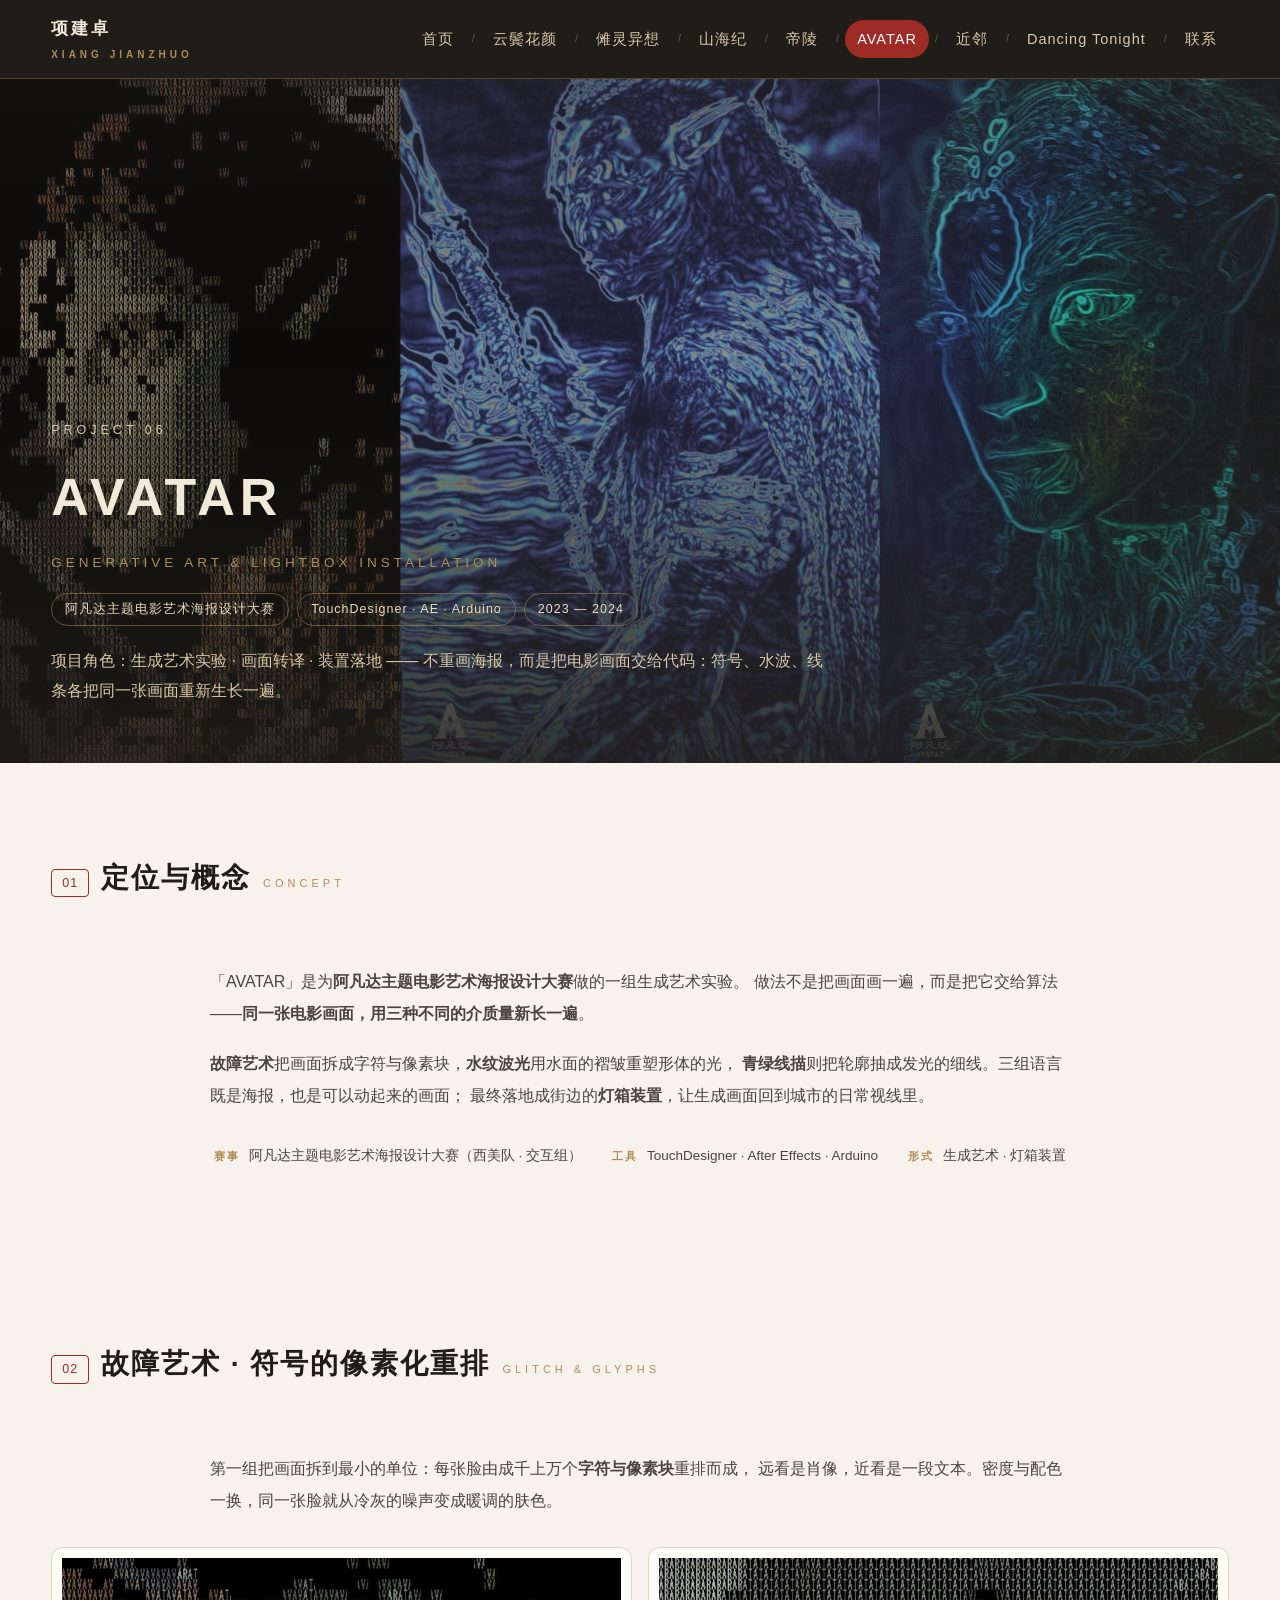
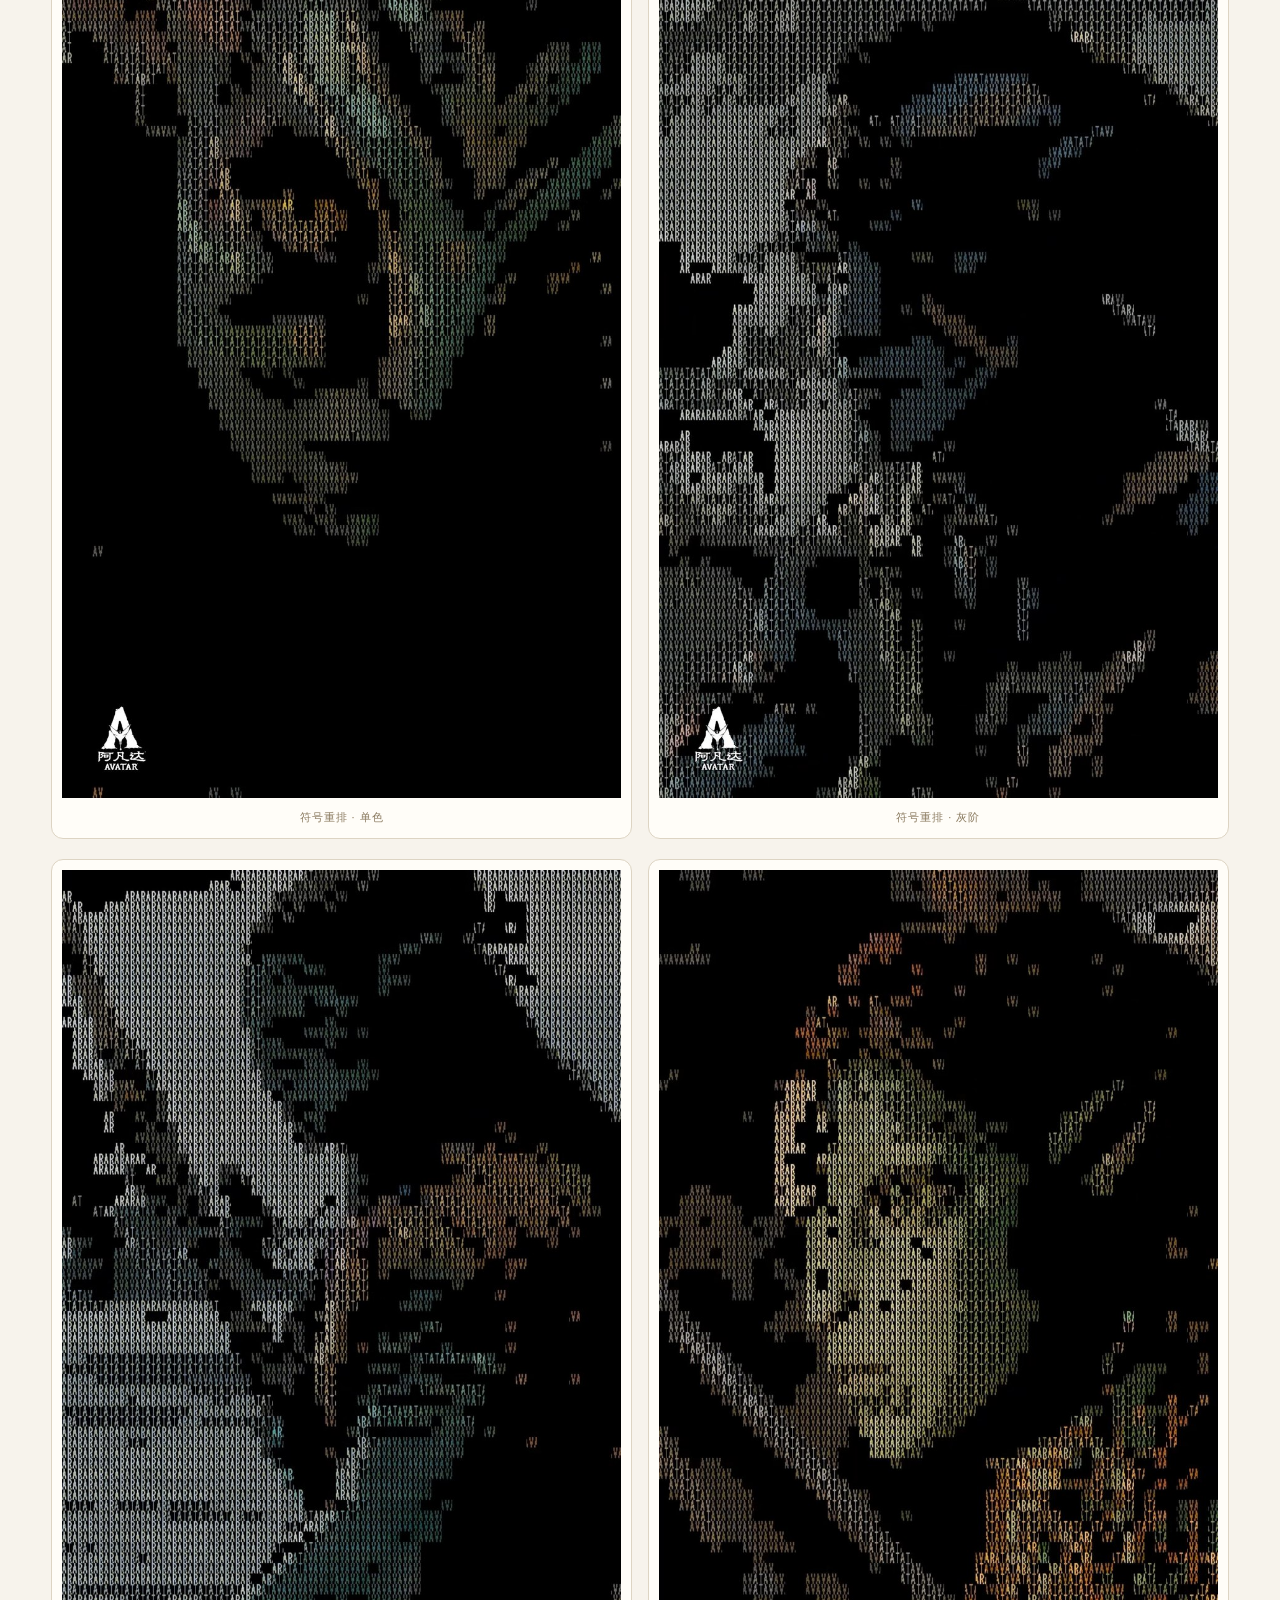
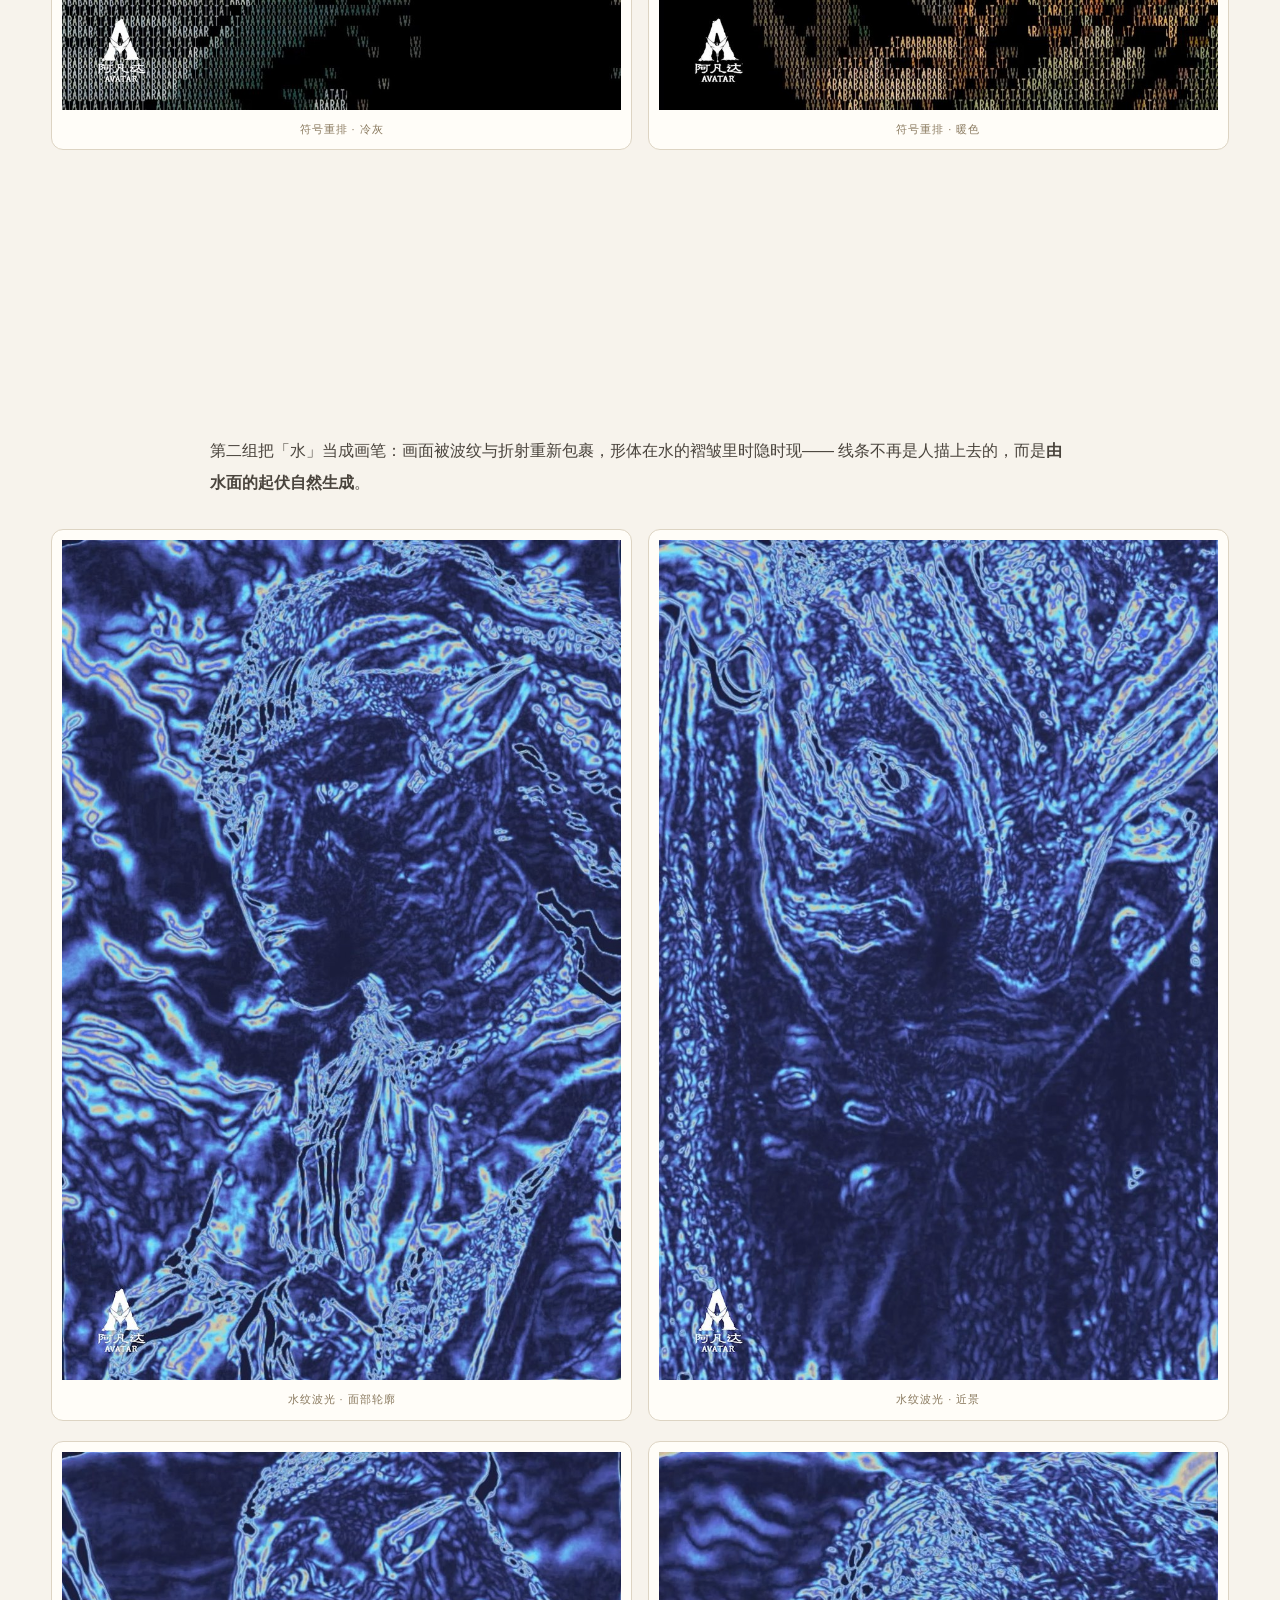
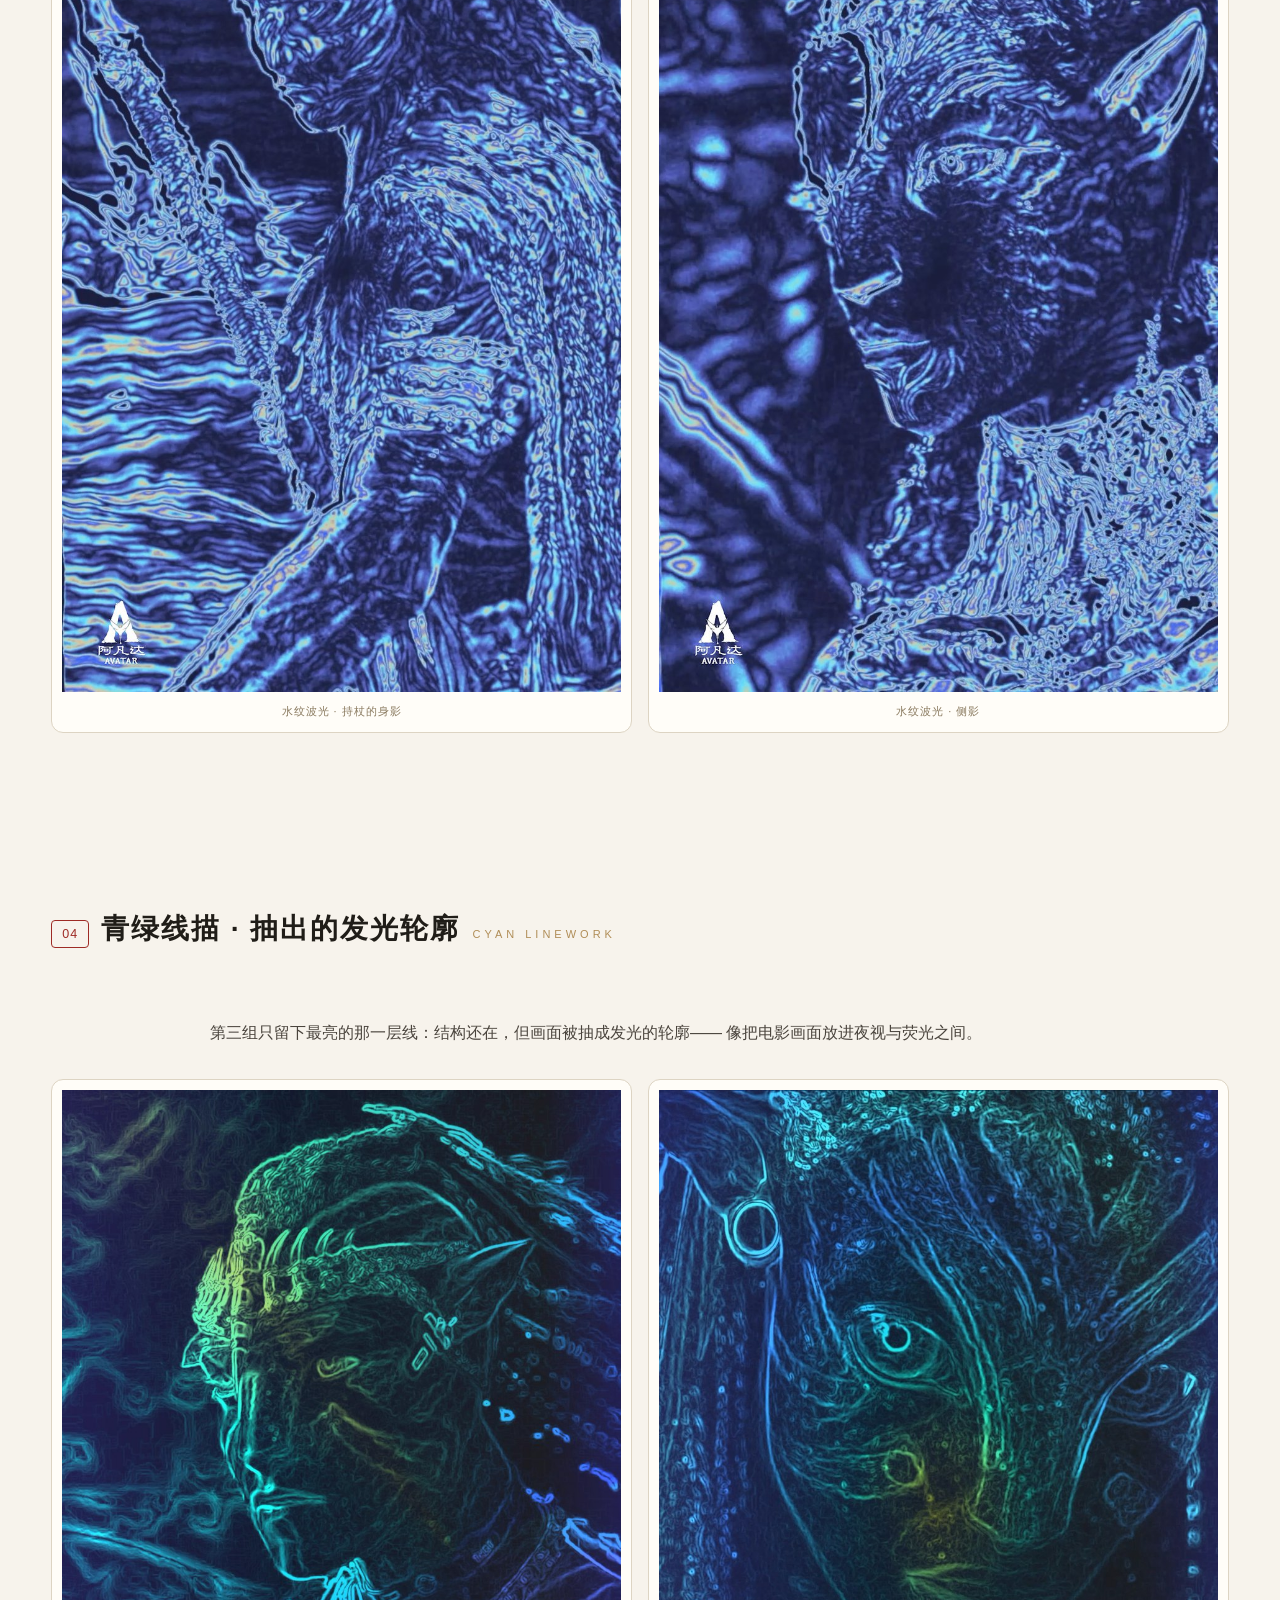
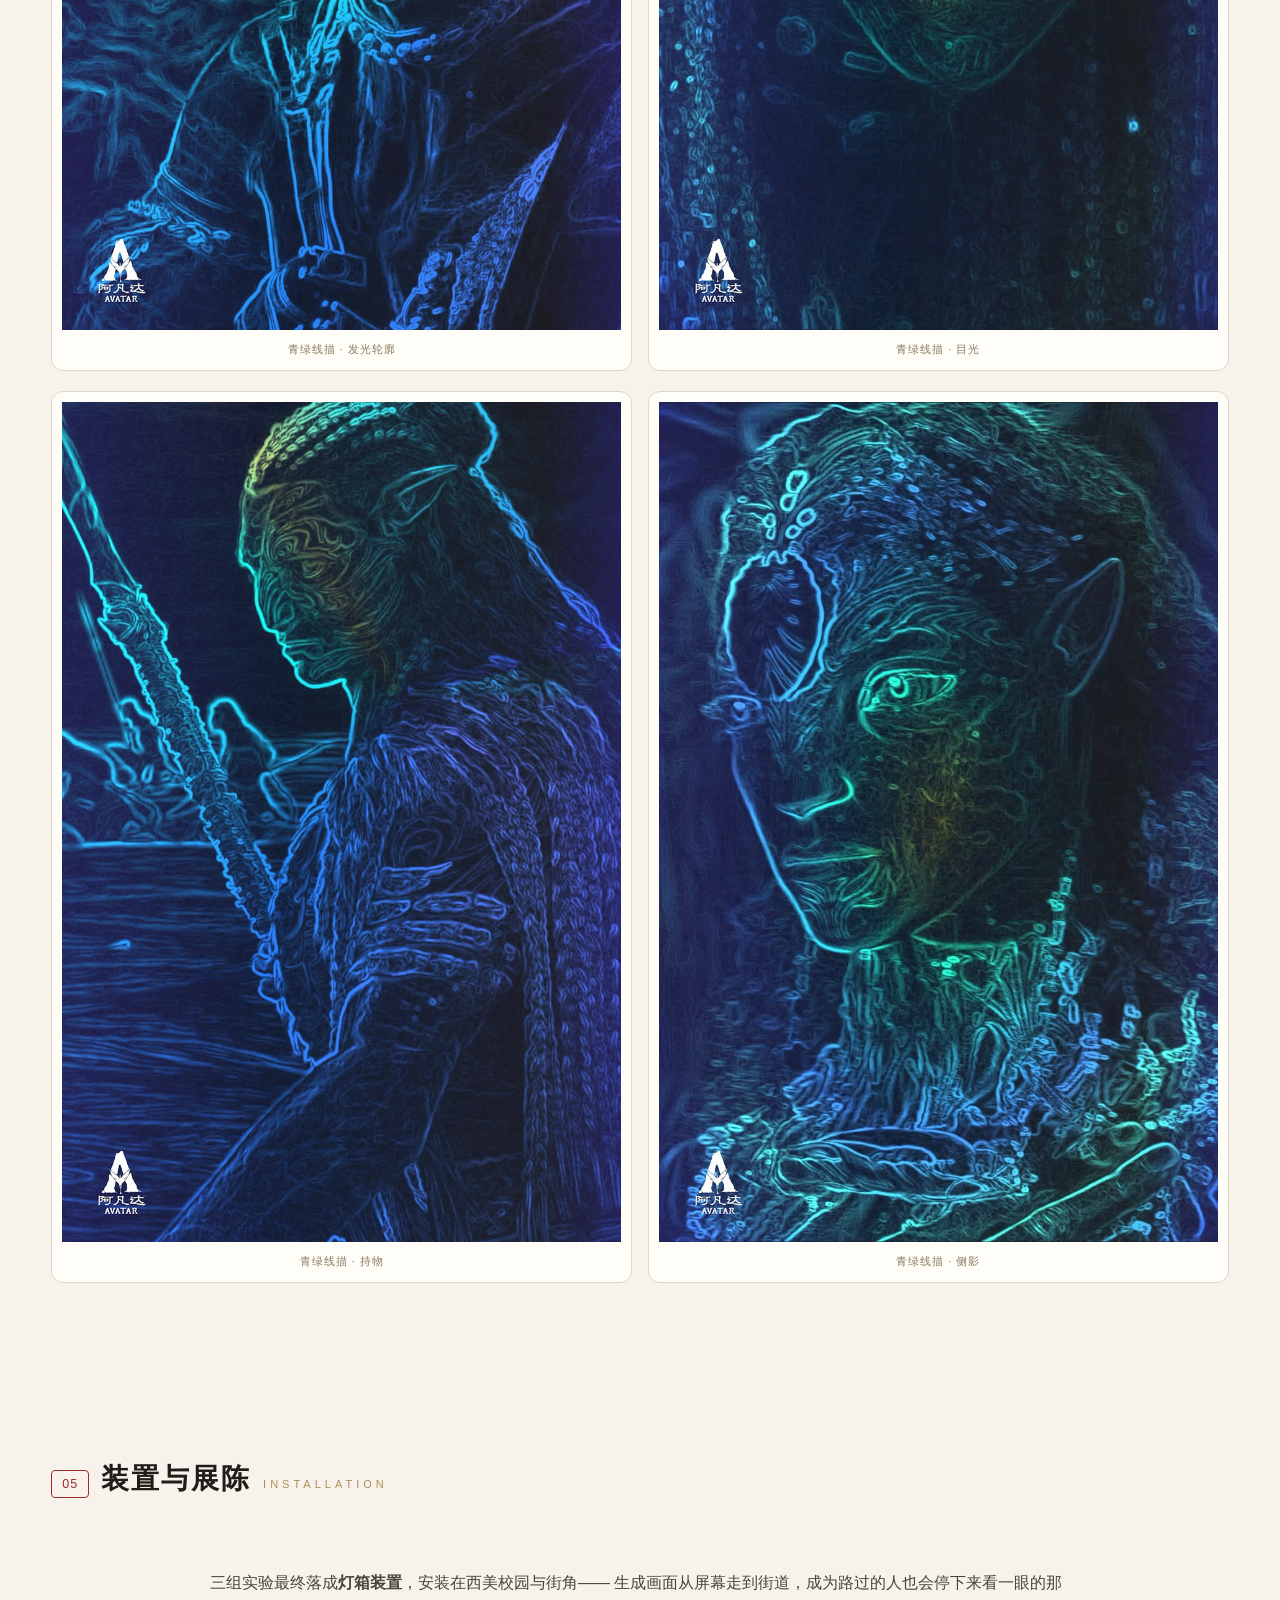
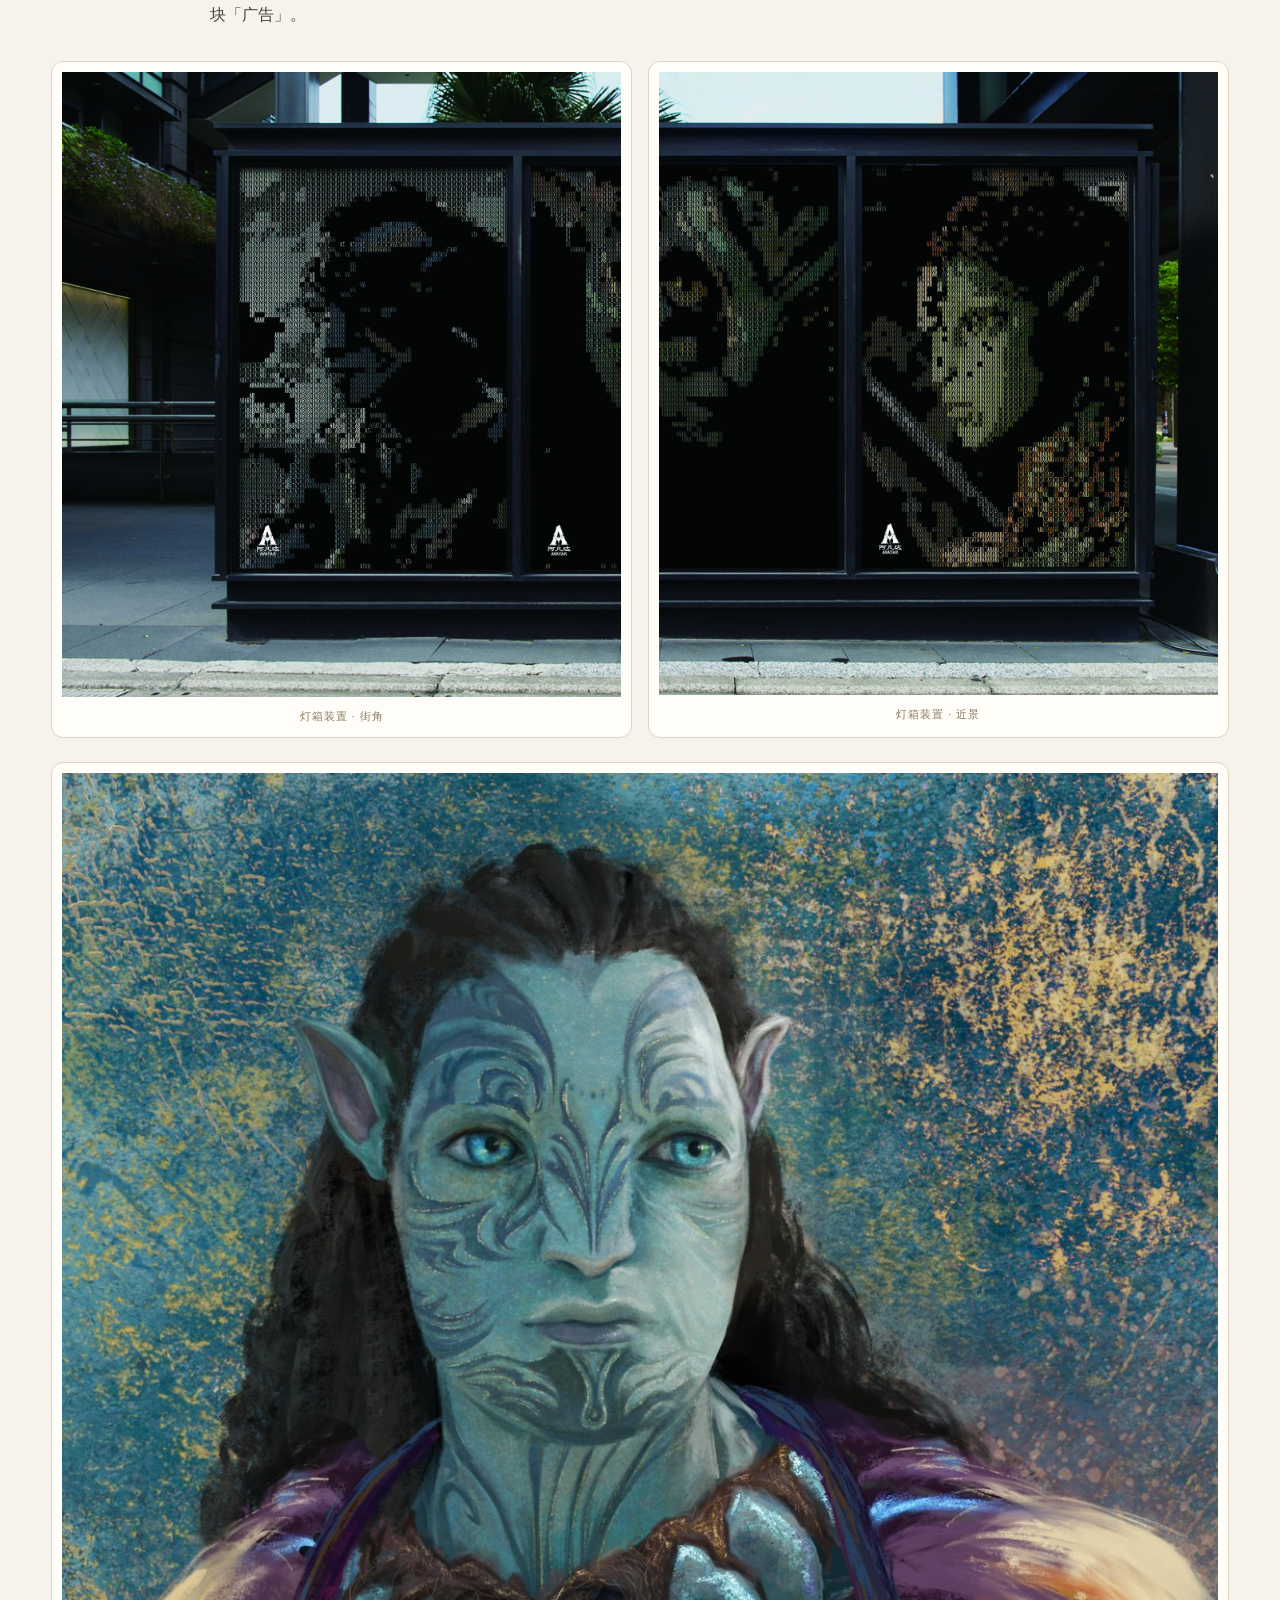
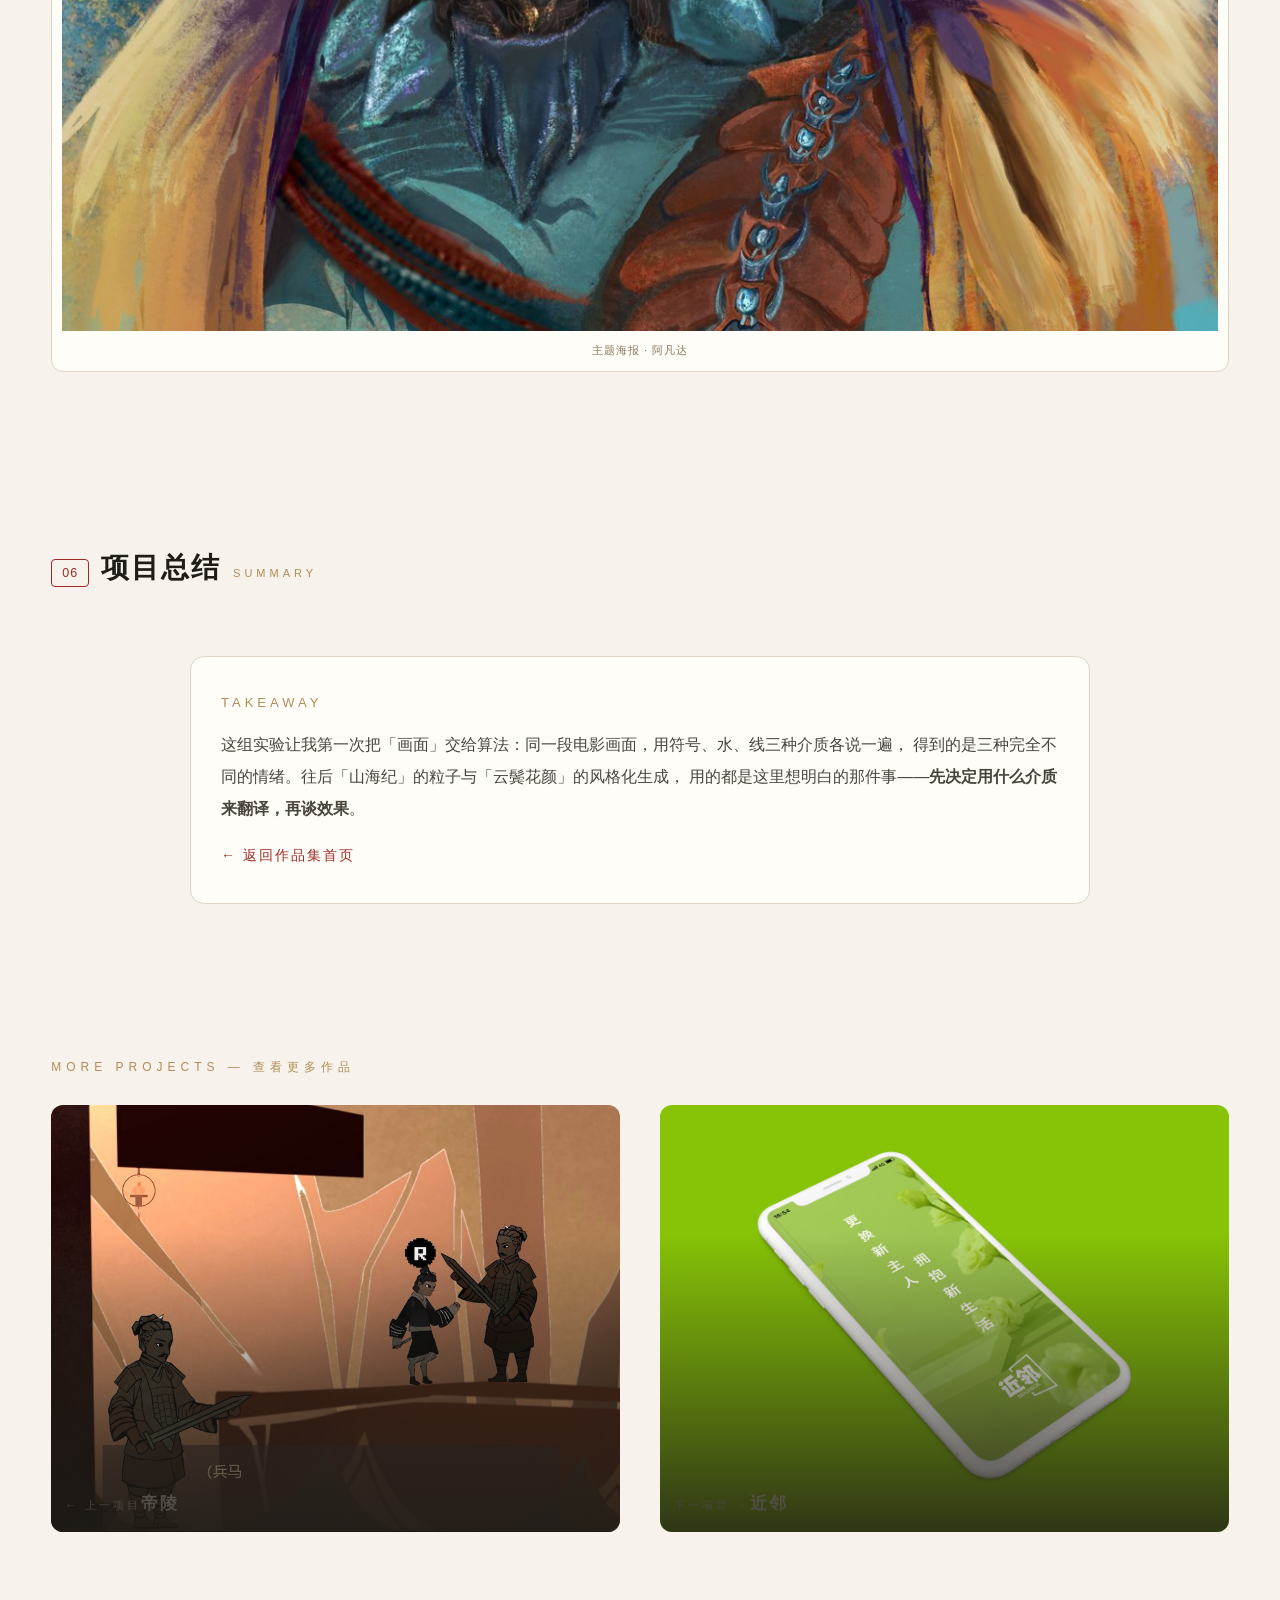
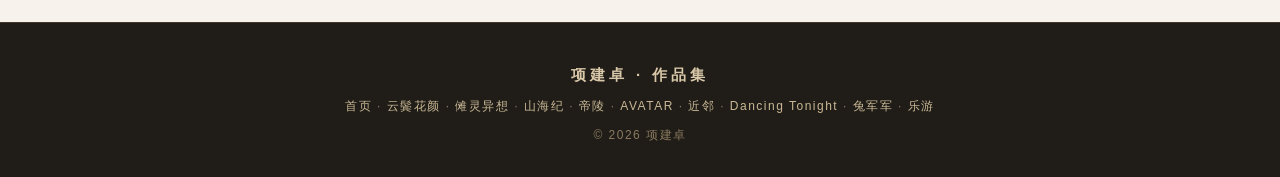
==== avatar.html @ d7b999b5 "新增 AVATAR 与近邻两个精选项目页；首页精选改「4 大卡 + 底行三小卡」；上下项目卡改 4:3；帝陵体块图重裁 - avatar.html（PROJECT 06）：阿凡达主题电影艺术海报设计大" ====
<!DOCTYPE html>
<html lang="zh-CN">
<head>
<meta charset="UTF-8">
<meta name="viewport" content="width=device-width, initial-scale=1.0">
<title>AVATAR · 生成艺术与灯箱装置 — 项建卓作品集</title>
<meta name="description" content="AVATAR — 阿凡达主题电影艺术海报设计大赛的生成艺术实验：把电影画面用符号像素、水纹波光与青绿线描三组语言重新生长，并落地为灯箱装置（TouchDesigner / AE / Arduino）。">
<link rel="icon" href="data:image/svg+xml,%3Csvg xmlns='http://www.w3.org/2000/svg' viewBox='0 0 32 32'%3E%3Crect width='32' height='32' rx='6' fill='%239e2b25'/%3E%3Ctext x='16' y='23' font-size='19' text-anchor='middle' fill='%23f2ead9'%3E汉%3C/text%3E%3C/svg%3E">
<link rel="stylesheet" href="assets/css/style.css?v=20260921">
</head>
<body data-page="avatar">

<header class="site-header">
  <div class="container">
    <a class="logo" href="index.html">项建卓<small>XIANG JIANZHUO</small></a>
    <nav class="nav">
      <a href="index.html" data-slug="home">首页</a>
      <span class="sep">/</span>
      <a href="hantang.html" data-slug="hantang">云鬓花颜</a>
      <span class="sep">/</span>
      <a href="nuoling.html" data-slug="nuoling">傩灵异想</a>
      <span class="sep">/</span>
      <a href="shanhaiji.html" data-slug="shanhaiji">山海纪</a>
      <span class="sep">/</span>
      <a href="diling.html" data-slug="diling">帝陵</a>
      <span class="sep">/</span>
      <a href="avatar.html" data-slug="avatar">AVATAR</a>
      <span class="sep">/</span>
      <a href="jinlin.html" data-slug="jinlin">近邻</a>
      <span class="sep">/</span>
      <a href="dancing.html" data-slug="dancing">Dancing Tonight</a>
      <span class="sep">/</span>
      <a href="index.html#contact">联系</a>
    </nav>
    <button class="menu-btn" aria-label="菜单">菜单 ☰</button>
  </div>
</header>

<!-- ===================== 主视觉 ===================== -->
<div class="dcover">
  <div class="dimg"><img src="assets/avatar/cover.jpg" alt="AVATAR 三组生成艺术：符号像素 / 水纹波光 / 青绿线描"></div>
  <div class="dhead">
    <div class="kick">PROJECT 06</div>
    <h1>AVATAR</h1>
    <div class="en3">Generative Art &amp; Lightbox Installation</div>
    <div class="dmeta">
      <span>阿凡达主题电影艺术海报设计大赛</span>
      <span>TouchDesigner · AE · Arduino</span>
      <span>2023 — 2024</span>
    </div>
    <p class="drole">
      项目角色：生成艺术实验 · 画面转译 · 装置落地
      —— 不重画海报，而是把电影画面交给代码：符号、水波、线条各把同一张画面重新生长一遍。
    </p>
  </div>
</div>

<!-- ===================== 01 定位与概念 ===================== -->
<section class="dsec">
  <div class="container">
    <div class="dsec-head" data-reveal>
      <span class="k">01</span>
      <h3>定位与概念</h3>
      <span class="k-en">Concept</span>
    </div>
    <div class="dbody" data-reveal>
      <p>
        「AVATAR」是为<b>阿凡达主题电影艺术海报设计大赛</b>做的一组生成艺术实验。
        做法不是把画面画一遍，而是把它交给算法——<b>同一张电影画面，用三种不同的介质量新长一遍</b>。
      </p>
      <p>
        <b>故障艺术</b>把画面拆成字符与像素块，<b>水纹波光</b>用水面的褶皱重塑形体的光，
        <b>青绿线描</b>则把轮廓抽成发光的细线。三组语言既是海报，也是可以动起来的画面；
        最终落地成街边的<b>灯箱装置</b>，让生成画面回到城市的日常视线里。
      </p>
    </div>
    <div class="meta-row" data-reveal>
      <div><b>赛事</b>阿凡达主题电影艺术海报设计大赛（西美队 · 交互组）</div>
      <div><b>工具</b>TouchDesigner · After Effects · Arduino</div>
      <div><b>形式</b>生成艺术 · 灯箱装置</div>
    </div>
  </div>
</section>

<!-- ===================== 02 故障艺术 ===================== -->
<section class="dsec">
  <div class="container">
    <div class="dsec-head" data-reveal>
      <span class="k">02</span>
      <h3>故障艺术 · 符号的像素化重排</h3>
      <span class="k-en">Glitch &amp; Glyphs</span>
    </div>
    <div class="dbody" data-reveal>
      <p>
        第一组把画面拆到最小的单位：每张脸由成千上万个<b>字符与像素块</b>重排而成，
        远看是肖像，近看是一段文本。密度与配色一换，同一张脸就从冷灰的噪声变成暖调的肤色。
      </p>
    </div>
    <div class="gallery gallery-half" style="margin-top:30px" data-reveal>
      <figure class="g-item">
        <img src="assets/avatar/fault-1.jpg" alt="故障艺术 符号重排 单色" loading="lazy">
        <figcaption class="g-cap">符号重排 · 单色</figcaption>
      </figure>
      <figure class="g-item">
        <img src="assets/avatar/fault-2.jpg" alt="故障艺术 符号重排 灰阶" loading="lazy">
        <figcaption class="g-cap">符号重排 · 灰阶</figcaption>
      </figure>
    </div>
    <div class="gallery gallery-half" style="margin-top:20px" data-reveal>
      <figure class="g-item">
        <img src="assets/avatar/fault-3.jpg" alt="故障艺术 符号重排 冷灰" loading="lazy">
        <figcaption class="g-cap">符号重排 · 冷灰</figcaption>
      </figure>
      <figure class="g-item">
        <img src="assets/avatar/fault-4.jpg" alt="故障艺术 符号重排 暖色" loading="lazy">
        <figcaption class="g-cap">符号重排 · 暖色</figcaption>
      </figure>
    </div>
  </div>
</section>

<!-- ===================== 03 水纹波光 ===================== -->
<section class="dsec">
  <div class="container">
    <div class="dsec-head" data-reveal>
      <span class="k">03</span>
      <h3>水纹波光 · 用水重塑形体的光</h3>
      <span class="k-en">Water &amp; Light</span>
    </div>
    <div class="dbody" data-reveal>
      <p>
        第二组把「水」当成画笔：画面被波纹与折射重新包裹，形体在水的褶皱里时隐时现——
        线条不再是人描上去的，而是<b>由水面的起伏自然生成</b>。
      </p>
    </div>
    <div class="gallery gallery-half" style="margin-top:30px" data-reveal>
      <figure class="g-item">
        <img src="assets/avatar/water-1.jpg" alt="水纹波光 面部在水面浮现" loading="lazy">
        <figcaption class="g-cap">水纹波光 · 面部轮廓</figcaption>
      </figure>
      <figure class="g-item">
        <img src="assets/avatar/water-2.jpg" alt="水纹波光 近景" loading="lazy">
        <figcaption class="g-cap">水纹波光 · 近景</figcaption>
      </figure>
    </div>
    <div class="gallery gallery-half" style="margin-top:20px" data-reveal>
      <figure class="g-item">
        <img src="assets/avatar/water-3.jpg" alt="水纹波光 持杖的身影" loading="lazy">
        <figcaption class="g-cap">水纹波光 · 持杖的身影</figcaption>
      </figure>
      <figure class="g-item">
        <img src="assets/avatar/water-4.jpg" alt="水纹波光 侧光" loading="lazy">
        <figcaption class="g-cap">水纹波光 · 侧影</figcaption>
      </figure>
    </div>
  </div>
</section>

<!-- ===================== 04 青绿线描 ===================== -->
<section class="dsec">
  <div class="container">
    <div class="dsec-head" data-reveal>
      <span class="k">04</span>
      <h3>青绿线描 · 抽出的发光轮廓</h3>
      <span class="k-en">Cyan Linework</span>
    </div>
    <div class="dbody" data-reveal>
      <p>
        第三组只留下最亮的那一层线：结构还在，但画面被抽成发光的轮廓——
        像把电影画面放进夜视与荧光之间。
      </p>
    </div>
    <div class="gallery gallery-half" style="margin-top:30px" data-reveal>
      <figure class="g-item">
        <img src="assets/avatar/line-1.jpg" alt="青绿线描 发光轮廓" loading="lazy">
        <figcaption class="g-cap">青绿线描 · 发光轮廓</figcaption>
      </figure>
      <figure class="g-item">
        <img src="assets/avatar/line-2.jpg" alt="青绿线描 目光" loading="lazy">
        <figcaption class="g-cap">青绿线描 · 目光</figcaption>
      </figure>
    </div>
    <div class="gallery gallery-half" style="margin-top:20px" data-reveal>
      <figure class="g-item">
        <img src="assets/avatar/line-3.jpg" alt="青绿线描 持物" loading="lazy">
        <figcaption class="g-cap">青绿线描 · 持物</figcaption>
      </figure>
      <figure class="g-item">
        <img src="assets/avatar/line-4.jpg" alt="青绿线描 侧影" loading="lazy">
        <figcaption class="g-cap">青绿线描 · 侧影</figcaption>
      </figure>
    </div>
  </div>
</section>

<!-- ===================== 05 装置与展陈 ===================== -->
<section class="dsec">
  <div class="container">
    <div class="dsec-head" data-reveal>
      <span class="k">05</span>
      <h3>装置与展陈</h3>
      <span class="k-en">Installation</span>
    </div>
    <div class="dbody" data-reveal>
      <p>
        三组实验最终落成<b>灯箱装置</b>，安装在西美校园与街角——
        生成画面从屏幕走到街道，成为路过的人也会停下来看一眼的那块「广告」。
      </p>
    </div>
    <div class="gallery gallery-half" style="margin-top:30px" data-reveal>
      <figure class="g-item">
        <img src="assets/avatar/exhibit-1.jpg" alt="灯箱装置 街角" loading="lazy">
        <figcaption class="g-cap">灯箱装置 · 街角</figcaption>
      </figure>
      <figure class="g-item">
        <img src="assets/avatar/exhibit-2.jpg" alt="灯箱装置 近景" loading="lazy">
        <figcaption class="g-cap">灯箱装置 · 近景</figcaption>
      </figure>
    </div>
    <div class="gallery gallery-wide" style="margin-top:24px" data-reveal>
      <figure class="g-item">
        <img src="assets/avatar/poster.jpg" alt="AVATAR 主题海报" loading="lazy">
        <figcaption class="g-cap">主题海报 · 阿凡达</figcaption>
      </figure>
    </div>
  </div>
</section>

<!-- ===================== 06 项目总结 ===================== -->
<section class="dsec">
  <div class="container">
    <div class="dsec-head" data-reveal>
      <span class="k">06</span>
      <h3>项目总结</h3>
      <span class="k-en">Summary</span>
    </div>
    <div class="dsum" data-reveal>
      <div class="st">TAKEAWAY</div>
      <p>
        这组实验让我第一次把「画面」交给算法：同一段电影画面，用符号、水、线三种介质各说一遍，
        得到的是三种完全不同的情绪。往后「山海纪」的粒子与「云鬓花颜」的风格化生成，
        用的都是这里想明白的那件事——<b>先决定用什么介质来翻译，再谈效果</b>。
      </p>
      <a class="back" href="index.html">返回作品集首页</a>
    </div>
  </div>
</section>

<!-- ===================== 上一项目 / 下一项目 ===================== -->
<section class="pn">
  <div class="container">
    <div class="pn-head">More Projects — 查看更多作品</div>
    <div class="pn-grid">
      <a class="pn-card" href="diling.html">
        <img src="assets/diling/shot-3.jpg" alt="帝陵" loading="lazy">
        <div class="pl"><span class="dir">← 上一项目</span><span class="tt">帝陵</span></div>
      </a>
      <a class="pn-card" href="jinlin.html">
        <img src="assets/jinlin/cover.jpg" alt="近邻" loading="lazy">
        <div class="pl"><span class="dir">下一项目 →</span><span class="tt">近邻</span></div>
      </a>
    </div>
  </div>
</section>

<footer>
  <div class="container">
    <div class="f-logo">项建卓 · 作品集</div>
    <div class="f-line"><a href="index.html">首页</a> · <a href="hantang.html">云鬓花颜</a> · <a href="nuoling.html">傩灵异想</a> · <a href="shanhaiji.html">山海纪</a> · <a href="diling.html">帝陵</a> · <a href="avatar.html">AVATAR</a> · <a href="jinlin.html">近邻</a> · <a href="dancing.html">Dancing Tonight</a> · <a href="tujunjun.html">兔军军</a> · <a href="leyou.html">乐游</a></div>
    <div class="f-line">© 2026 项建卓</div>
  </div>
</footer>

<button class="back-top" aria-label="返回顶部">↑</button>
<script src="assets/js/main.js?v=20260921"></script>
</body>
</html>
---- assets/css/style.css ----
/* ============================================================
   项建卓 · 作品集 — 共享样式
   Behance 风格响应式 · 现代东方数字美学
   米白 / 深墨 / 朱砂红
   ============================================================ */

:root {
  --paper: #f7f3ec;        /* 米白 */
  --paper-2: #efe9dd;
  --ink: #201d18;          /* 深墨（暖黑） */
  --ink-2: #4a443d;
  --cinnabar: #9e2b25;     /* 朱砂红 */
  --cinnabar-soft: rgba(158, 43, 37, 0.10);
  --gold: #b08d57;
  --line: #ddd4c3;
  --card: #fffdf8;
}

* { margin: 0; padding: 0; box-sizing: border-box; }

html { scroll-behavior: smooth; }

body {
  font-family: "PingFang SC", "Hiragino Sans GB", "Microsoft YaHei", "Noto Sans SC", sans-serif;
  background: var(--paper);
  color: var(--ink);
  font-size: 16px;              /* 正文基线 ≥15px（移动端要求） */
  line-height: 1.8;
  overflow-x: hidden;           /* 禁止横向滚动条 */
}

::selection { background: var(--cinnabar-soft); }
::selection { background: var(--cinnabar-soft); }
::selection { background: var(--cinnabar-soft); }
::selection { background: var(--cinnabar-soft); }
::selection { background: var(--cinnabar-soft); }

.container { max-width: 1400px; margin: 0 auto; padding: 0 4vw; }

img { display: block; max-width: 100%; }
img[loading="lazy"] { background: var(--paper-2); }

a { color: inherit; text-decoration: none; }

/* ============================================================
   顶部导航（sticky）
   ============================================================ */
.site-header {
  position: sticky; top: 0; z-index: 50;
  background: var(--ink); color: #f2ead9;
  border-bottom: 1px solid rgba(176,141,87,.35);
}
.site-header .container {
  display: flex; align-items: center; justify-content: space-between; gap: 24px;
  padding: 14px 4vw;
}
.logo { font-size: 17px; font-weight: 700; letter-spacing: 3px; }
.logo small { display: block; font-size: 10px; color: var(--gold); letter-spacing: 4px; margin-top: 1px; }
.nav { display: flex; align-items: center; gap: 6px; }
.nav a {
  font-size: 14.5px; color: #d8c7a8; padding: 6px 12px; border-radius: 999px;
  letter-spacing: 1px; transition: all .2s;
}
.nav a:hover { background: var(--gold); color: var(--ink); }
.nav a.current { background: var(--cinnabar); color: #fff; }
.nav .sep { color: rgba(216,199,168,.35); font-size: 11px; }

.menu-btn {
  display: none; background: none; border: 1px solid rgba(176,141,87,.5);
  color: #f2ead9; font-size: 13px; letter-spacing: 2px; border-radius: 6px;
  padding: 6px 12px; cursor: pointer;
}

/* ---- 首页：导航与封面同色（封面纸底实测 #f2efe7，用同一个色才接得无缝） ---- */
.site-header.on-paper {
  background: #f2efe7; color: var(--ink); border-bottom: 0;
}
.site-header.on-paper.scrolled { border-bottom: 1px solid rgba(32,29,24,.08); }
/* 顶部不显示站点 logo——封面左上角已有「Design by Xiang Jianzhuo」，避免两个署名叠在一起；
   滚过封面后（.scrolled）再淡入 */
.site-header.on-paper .logo { opacity: 0; pointer-events: none; transition: opacity .3s; }
.site-header.on-paper.scrolled .logo { opacity: 1; pointer-events: auto; }
.site-header.on-paper .nav a { color: #5a5349; }
.site-header.on-paper .nav a:hover { background: var(--cinnabar); color: #fff; }
.site-header.on-paper .nav .sep { color: rgba(90,83,73,.3); }
.site-header.on-paper .menu-btn { color: var(--ink); border-color: rgba(32,29,24,.25); }
.site-header.on-paper .nav.open { background: #f2efe7; }

/* ============================================================
   Hero（首页）—— 2026-09-16
   直接使用用户设计的封面图（1672×941），不再用 HTML 重排版式
   ============================================================ */
.hero { background: var(--paper); }
.hero-cover { display: block; width: 100%; height: auto; }
.btn {
  display: inline-flex; align-items: center; gap: 8px;
  padding: 10px 26px; border-radius: 999px; font-size: 14.5px; letter-spacing: 2px;
  transition: all .2s; cursor: pointer;
}
.btn.solid { background: var(--cinnabar); color: #fff; }
.btn.solid:hover { background: var(--gold); color: var(--ink); }
.btn.line {
  background: transparent; color: #f2ead9;
  border: 1px solid rgba(176,141,87,.6);
}
.btn.line:hover { border-color: var(--gold); background: var(--gold); color: var(--ink); }

/* ============================================================
   章节通用
   ============================================================ */
section.sec { padding: 12vh 0 8vh; position: relative; }
section.sec:nth-of-type(even) { background: var(--paper); }
section.sec.dark {
  background: var(--ink); color: #f2ead9;
}
.sec-head { display: flex; align-items: baseline; gap: 14px; margin-bottom: 9vh; }
.sec-head .no {
  font-size: 12px; color: var(--cinnabar);
  border: 1px solid var(--cinnabar); border-radius: 4px; padding: 2px 9px; letter-spacing: 1px;
}
.sec-head h2 { font-size: clamp(24px, 3.2vw, 34px); font-weight: 700; letter-spacing: 4px; }
.sec-head .en {
  font-size: 11.5px; color: var(--gold); letter-spacing: 5px;
  text-transform: uppercase; flex: 1;
}
.sec-head .more { font-size: 12.5px; color: var(--ink-2); letter-spacing: 1px; }
.sec-head .more::after { content: " ↗"; }
section.sec.dark .sec-head .no { color: var(--gold); border-color: var(--gold); }
section.sec.dark .sec-head h2 { color: #f2ead9; }
section.sec.dark .sec-head .en { color: var(--gold); }
section.sec.dark .sec-head .more { color: #c9b895; }

/* ============================================================
   首页 · 精选项目 4 卡
   ============================================================ */
.featured { display: grid; grid-template-columns: 1fr 1fr; gap: 48px; }
.fc { text-decoration: none; display: grid; grid-template-columns: 1.35fr 1fr; gap: 22px; align-items: center; }
.fc .fc-media {
  aspect-ratio: 4/3; overflow: hidden; border-radius: 14px;
  background: var(--paper-2); position: relative;
}
.fc .fc-media img {
  width: 100%; height: 100%; object-fit: cover; transition: transform .5s;
}
.fc:hover .fc-media img { transform: scale(1.045); }
.fc .fc-media::after {
  content: "↗ 查看详情"; position: absolute; left: 12px; bottom: 10px;
  font-size: 11px; color: #fff; background: var(--cinnabar);
  padding: 3px 10px; border-radius: 999px; opacity: 0; transition: opacity .25s;
}
.fc:hover .fc-media::after { opacity: 1; }
.fc-body .no2 { font-size: 11.5px; color: var(--gold); letter-spacing: 3px; }
.fc-body h3 { font-size: clamp(20px, 2.4vw, 27px); font-weight: 700; letter-spacing: 2px; margin-top: 8px; }
.fc-body .en2 { font-size: 11px; color: var(--ink-2); letter-spacing: 2.5px; margin-top: 2px; text-transform: uppercase; }
.fc-body p { font-size: 14.5px; color: var(--ink-2); line-height: 1.85; margin-top: 14px; }
.fc-body .tags { margin-top: 16px; display: flex; flex-wrap: wrap; gap: 7px; }
.tag {
  font-size: 12px; padding: 3px 11px; border-radius: 999px;
  background: var(--paper-2); color: var(--ink-2); border: 1px solid var(--line);
}
.tag.c { background: var(--cinnabar); color: #fff; border-color: var(--cinnabar); }
.fc-body .go { margin-top: 18px; font-size: 13.5px; color: var(--cinnabar); letter-spacing: 2px; }
.fc-body .go::after { content: " →"; }

/* 精选 · 底行三小卡（竖版：图上文下，2026-09-21 加；用于帝陵 / AVATAR / 近邻） */
.featured-3 { display: grid; grid-template-columns: repeat(3, 1fr); gap: 30px; margin-top: 56px; }
.fc-s { text-decoration: none; display: block; }
.fc-s .fc-media {
  aspect-ratio: 4/3; overflow: hidden; border-radius: 14px;
  background: var(--paper-2); position: relative;
}
.fc-s .fc-media img { width: 100%; height: 100%; object-fit: cover; transition: transform .5s; }
.fc-s:hover .fc-media img { transform: scale(1.045); }
.fc-s .fc-media::after {
  content: "↗ 查看详情"; position: absolute; left: 12px; bottom: 10px;
  font-size: 11px; color: #fff; background: var(--cinnabar);
  padding: 3px 10px; border-radius: 999px; opacity: 0; transition: opacity .25s;
}
.fc-s:hover .fc-media::after { opacity: 1; }
.fc-s-body .no2 { font-size: 11px; color: var(--gold); letter-spacing: 3px; margin-top: 16px; }
.fc-s-body h3 { font-size: 20px; font-weight: 700; letter-spacing: 2px; margin-top: 6px; }
.fc-s-body .en2 { font-size: 10.5px; color: var(--ink-2); letter-spacing: 2px; margin-top: 2px; text-transform: uppercase; }
.fc-s-body p { font-size: 13.5px; color: var(--ink-2); line-height: 1.85; margin-top: 10px; }
.fc-s-body .go { margin-top: 12px; font-size: 13px; color: var(--cinnabar); letter-spacing: 2px; }
.fc-s-body .go::after { content: " →"; }

/* ============================================================
   首页 · 其他作品（B 站外部链接）
   ============================================================ */
.others { display: grid; grid-template-columns: repeat(4, 1fr); gap: 22px; }
.oc {
  text-decoration: none; position: relative; overflow: hidden;
  aspect-ratio: 4/3; background: var(--paper-2); border-radius: 12px;
}
.oc img { width: 100%; height: 100%; object-fit: cover; transition: transform .5s; }
.oc:hover img { transform: scale(1.06); }
.oc .y {
  position: absolute; top: 9px; right: 9px; z-index: 1;
  font-size: 10.5px; color: #fff; background: rgba(158,43,37,.9);
  padding: 2px 8px; border-radius: 999px;
}
.oc .t {
  position: absolute; left: 0; right: 0; bottom: 0;
  background: linear-gradient(transparent, rgba(32,29,24,.88));
  color: #f2ead9; padding: 14px 14px 10px; font-size: 14px; font-weight: 600;
}
.oc .t small { display: block; font-size: 11.5px; color: #d8c7a8; margin-top: 2px; }
.oc .out {
  position: absolute; top: 9px; left: 9px; z-index: 1;
  font-size: 10px; background: rgba(255,255,255,.92); color: var(--ink-2);
  padding: 1px 7px; border-radius: 999px;
}
.oc .out::after { content: ""; }

/* 无外链的本地作品卡：不暗示可点击 */
.oc.no-link { cursor: default; }
.oc.no-link:hover img { transform: none; }

/* ============================================================
   首页 · 荣誉墙 / 技能
   ============================================================ */
.honors { display: grid; grid-template-columns: repeat(2, 1fr); gap: 12px; }
.honor {
  background: var(--card); border: 1px solid var(--line); border-left: 4px solid var(--cinnabar);
  padding: 12px 18px; border-radius: 8px; font-size: 14px;
  display: flex; align-items: center; gap: 10px; line-height: 1.5;
}
.honor .h-yr { color: var(--gold); font-size: 11.5px; flex: none; width: 24px; }
.honor .trophy { color: var(--gold); flex: none; }

.skills { display: grid; grid-template-columns: 1fr 1fr; gap: 14px 28px; }
.skill { font-size: 15px; line-height: 1.9; }
.skill b { color: var(--cinnabar); margin-right: 10px; font-weight: 700; letter-spacing: 1px; }
.skill span { color: var(--ink-2); }

/* ============================================================
   首页 · 联系方式 / 页脚（深墨底）
   ============================================================ */
.contact-sec {
  background: var(--ink); color: #f2ead9; padding: 11vh 0 9vh; position: relative;
  overflow: hidden;
}
.contact-sec::after {
  content: "结"; position: absolute; left: -40px; bottom: -70px;
  font-size: 300px; line-height: 1; color: rgba(176,141,87,.07);
  font-family: "STKaiti", "KaiTi", serif; pointer-events: none;
}
.contact-sec h2 { font-size: clamp(26px, 3.4vw, 38px); font-weight: 700; letter-spacing: 6px; }
.contact-sec .kick { font-size: 12px; color: var(--gold); letter-spacing: 6px; text-transform: uppercase; margin-bottom: 12px; }
.contact-grid { display: grid; grid-template-columns: 1.6fr 1fr; gap: 40px; margin-top: 42px; }
.c-link { display: flex; align-items: center; gap: 14px; }
.c-link .lab { color: var(--gold); font-size: 13px; letter-spacing: 2px; flex: none; width: 96px; }
.c-link a, .c-link span { color: #f2ead9; font-size: 17px; letter-spacing: 1px; }
.c-link a:hover { color: var(--gold); }
.c-link .sub { color: #8a7a5f; font-size: 12.5px; margin-left: 10px; }
.qr-row { display: flex; gap: 16px; justify-content: center; align-items: flex-start; flex-wrap: wrap; }
.qr-box { text-align: center; }
.qr-box img {
  width: 132px; height: 132px; object-fit: cover;
  border: 2px solid rgba(176,141,87,.5); border-radius: 10px;
}
.qr-box .qr-cap { font-size: 11.5px; color: #8a7a5f; margin-top: 8px; letter-spacing: 1px; }
footer {
  background: var(--ink); color: #8a7a5f; text-align: center; padding: 38px 0 30px;
  border-top: 1px solid rgba(176,141,87,.25);
}
footer .f-logo { font-size: 15px; letter-spacing: 4px; color: #d8c7a8; font-weight: 700; }
footer .f-line { font-size: 12px; letter-spacing: 1.5px; margin-top: 8px; }
footer a { color: #c9b895; }
footer a:hover { color: var(--gold); }

/* ============================================================
   独立项目详情页
   ============================================================ */
.dcover {
  position: relative; overflow: hidden; min-height: 76vh;
  display: flex; align-items: flex-end;
}
.dcover .dimg { position: absolute; inset: 0; }
.dcover .dimg img { width: 100%; height: 100%; object-fit: cover; }
.dcover::after {
  content: ""; position: absolute; inset: 0;
  background: linear-gradient(180deg, rgba(32,29,24,.55) 0%, rgba(32,29,24,.35) 40%, rgba(32,29,24,.88) 100%);
}
.dcover .dhead { position: relative; z-index: 2; padding: 56px 4vw; }
.dcover .kick { font-size: 12.5px; color: #d8c7a8; letter-spacing: 4px; }
.dcover h1 {
  font-size: clamp(30px, 4.6vw, 52px); font-weight: 700; letter-spacing: 5px;
  color: #f2ead9; margin-top: 10px;
}
.dcover .en3 { font-size: 13.5px; color: var(--gold); letter-spacing: 4px; text-transform: uppercase; margin-top: 6px; }
.dcover .dmeta {
  margin-top: 18px; display: flex; flex-wrap: wrap; gap: 8px;
}
.dcover .dmeta span {
  font-size: 12.5px; color: #e8dcc0; border: 1px solid rgba(176,141,87,.5);
  padding: 4px 13px; border-radius: 999px; letter-spacing: 1px;
}
.dcover .drole {
  margin-top: 20px; max-width: 780px; font-size: 16px; color: #d8c7a8; line-height: 1.9;
}

.dsec { padding: 10vh 0 9vh; }
.dsec .dsec-head { display: flex; align-items: baseline; gap: 12px; margin-bottom: 7vh; }
.dsec .dsec-head .k {
  font-size: 12.5px; color: var(--cinnabar); border: 1px solid var(--cinnabar);
  border-radius: 4px; padding: 2px 10px; letter-spacing: 1px;
}
.dsec .dsec-head h3 { font-size: clamp(20px, 2.6vw, 28px); font-weight: 700; letter-spacing: 2px; }
.dsec .dsec-head .k-en { font-size: 11px; color: var(--gold); letter-spacing: 4px; text-transform: uppercase; }

.dbody { max-width: 860px; margin: 0 auto; }
.dbody p { font-size: 16px; color: var(--ink-2); line-height: 2; margin-bottom: 18px; }
.dbody li { margin: 8px 0 6px; }
.dbody ul { padding-left: 20px; }
.dbody .dl { font-size: 15px; color: var(--ink-2); line-height: 1.95; }

.figure {
  background: var(--paper-2); border: 1px dashed var(--gold); border-radius: 12px;
  min-height: 46vh; display: flex; align-items: center; justify-content: center;
  color: #8a7a5f; font-size: 13; letter-spacing: 2px; padding: 30px;
}
.figure.img-box { padding: 0; background: var(--card); border: none; }
.figure.img-box img { width: 100%; height: 46vh; object-fit: cover; }
.figure .note { text-align: center; font-size: 13px; color: #8a7a5f; line-height: 2; letter-spacing: 2px; }

/* 技术流程（CSS 流程图） */
.flow { display: flex; flex-wrap: wrap; align-items: center; gap: 12px; }
.flow .fstep {
  flex: 1 1 150px; text-align: center; background: var(--card);
  border: 1px solid var(--line); border-radius: 10px; padding: 16px 12px;
}
.flow .fstep.hl { background: var(--cinnabar); border-color: var(--cinnabar); color: #fff; }
.flow .fstep.hl .fs { color: rgba(255,255,255,.85); }
.flow .fstep .fi { font-size: 22px; }
.flow .fstep .ft { font-size: 13.5px; font-weight: 700; margin-top: 6px; }
.flow .fstep .fs { font-size: 11.5px; color: var(--ink-2); margin-top: 3px; }
.flow .farr { color: var(--gold); font-size: 20px; flex: none; }

/* 成果画廊 */
.gallery { display: grid; grid-template-columns: repeat(3, 1fr); gap: 14px; }
.gallery .g-item { aspect-ratio: 1/1.15; overflow: hidden; border-radius: 12px; background: var(--paper-2); }
.gallery .g-item img { width: 100%; height: 100%; object-fit: cover; transition: transform .4s; }
.gallery .g-item:hover img { transform: scale(1.05); }
.gallery .g-cap { font-size: 11px; color: #8a7a5f; margin-top: 6px; letter-spacing: 1px; }
/* 单图展示（证书 / 竖版长图）：不裁切，居中限宽 */
.gallery-single { grid-template-columns: minmax(0, 440px); justify-content: center; }
.gallery-single .g-item { aspect-ratio: auto; }
.gallery-single .g-item img { height: auto; object-fit: contain; }
.gallery-single .g-item:hover img { transform: none; }
.gallery-single .g-cap { text-align: center; line-height: 1.9; margin-top: 12px; }
/* 展板 / 设定图 / 长图：完整显示不裁切（留白版式） */
.gallery-board { grid-template-columns: repeat(2, 1fr); }
.gallery-board .g-item { background: var(--card); border: 1px solid var(--line); padding: 10px; }
.gallery-board .g-item img { object-fit: contain; }
.gallery-board .g-item:hover img { transform: none; }

/* 视频演示（B 站卡片 / MP4 自动播放） */
.vdemo {
  background: var(--ink); color: #f2ead9; border-radius: 14px; overflow: hidden;
  aspect-ratio: 16/9; display: flex; align-items: center; justify-content: center;
}
.vdemo .vlink { text-align: center; width: 100%; height: 100%; text-decoration: none; position: relative; }
.vdemo .vlink .vthumb { position: absolute; inset: 0; }
.vdemo .vlink .vthumb img { width: 100%; height: 100%; object-fit: cover; }
.vdemo.vplayer { display: block; background: #000; }
.vdemo.vplayer video { width: 100%; height: 100%; display: block; object-fit: contain; background: #000; }
.vnote { font-size: 12.5px; color: #8a7a5f; letter-spacing: 1px; margin-top: 14px; text-align: center; }
.vnote a { color: var(--gold); }
.vdemo .vlink::after {
  content: "▶"; position: absolute; left: 50%; top: 50%; transform: translate(-50%, -50%);
  width: 72px; height: 72px; border-radius: 50%; background: var(--cinnabar); color: #fff;
  display: flex; align-items: center; justify-content: center; font-size: 26px;
  border: 3px solid rgba(240,234,217,.85); transition: transform .2s;
}
.vdemo .vlink:hover::after { transform: translate(-50%, -50%) scale(1.1); }
.vdemo .vt {
  position: absolute; left: 14px; bottom: 12px; color: #c9b895; font-size: 12px; letter-spacing: 1px;
}
.video-mp4 { width: 100%; aspect-ratio: 16/9; border-radius: 14px; background: var(--ink); display: none; }
.video-mp4 video { width: 100%; height: 100%; object-fit: cover; border-radius: 14px; }

/* 整幅展示（16:9 画册页，作者素材统一导出 1672×941，不裁切、留白居中） */
.gallery-wide { grid-template-columns: 1fr; gap: 20px; }
.gallery-wide .g-item { aspect-ratio: auto; background: var(--card); border: 1px solid var(--line); padding: 10px; }
.gallery-wide .g-item img { height: auto; object-fit: contain; }
.gallery-wide .g-item:hover img { transform: none; }
.gallery-wide .g-cap { text-align: center; margin-top: 10px; }

/* ============================================================
   山海纪 · 神兽卡面墙（透明底卡面，不加卡纸，靠投影浮起）
   ============================================================ */
.cardwall { display: grid; grid-template-columns: repeat(4, 1fr); gap: 22px 18px; }
.cardwall figure { margin: 0; }
.cardwall img {
  width: 100%; height: auto; display: block;
  filter: drop-shadow(0 12px 26px rgba(32, 29, 24, .26));
  transition: transform .45s cubic-bezier(.2, .7, .3, 1);
}
.cardwall figure:hover img { transform: translateY(-8px) rotate(-.8deg); }
.cardwall figcaption { font-size: 11.5px; color: #8a7a5f; text-align: center; margin-top: 12px; letter-spacing: 3px; }

/* 卡面 → 动效章节跳转（点卡面把播放器跳到该卡片段） */
.cardwall .cw-btn {
  display: block; width: 100%; padding: 0; border: 0; background: none;
  cursor: pointer; position: relative; -webkit-tap-highlight-color: transparent;
}
.cardwall .cw-btn::after {
  content: "▶ 播这段"; position: absolute; left: 50%; bottom: 14px; transform: translate(-50%, 8px);
  font-size: 11px; letter-spacing: 1px; color: #f7f3ec; background: rgba(158, 43, 37, .92);
  padding: 5px 12px; border-radius: 999px; white-space: nowrap; pointer-events: none;
  opacity: 0; transition: opacity .25s, transform .25s;
}
.cardwall .cw-btn:hover::after,
.cardwall .cw-btn:focus-visible::after { opacity: 1; transform: translate(-50%, 0); }
.cardwall .cw-btn:focus-visible { outline: 2px solid var(--cinnabar); outline-offset: 6px; border-radius: 6px; }
.cardwall figure.playing img { transform: translateY(-8px) rotate(-.8deg); }
.cardwall figure.playing .cw-btn::before {
  content: ""; position: absolute; inset: -8px; border: 1px solid var(--cinnabar);
  border-radius: 8px; box-shadow: 0 0 0 4px rgba(158, 43, 37, .08); pointer-events: none;
}

/* 动效章节条 */
.chapter-bar { display: flex; flex-wrap: wrap; gap: 8px; justify-content: center; margin-top: 20px; }
.chapter-bar .ch {
  font: inherit; font-size: 12.5px; letter-spacing: 1px; color: var(--ink-2);
  background: var(--card); border: 1px solid var(--line); border-radius: 999px;
  padding: 6px 14px; cursor: pointer;
  transition: background .2s, color .2s, border-color .2s, transform .2s;
  -webkit-tap-highlight-color: transparent;
}
.chapter-bar .ch:hover { border-color: var(--gold); color: var(--ink); transform: translateY(-2px); }
.chapter-bar .ch.on { background: var(--cinnabar); border-color: var(--cinnabar); color: #f7f3ec; font-weight: 600; }
.chapter-bar .ch:focus-visible { outline: 2px solid var(--cinnabar); outline-offset: 2px; }
.hint { font-size: 12.5px; color: var(--gold); letter-spacing: 1px; }

/* 卡面属性（五行 / 出现地，数据取自动效内信息面板） */
.wx {
  display: inline-block; width: 8px; height: 8px; border-radius: 50%;
  margin-right: 5px; vertical-align: 1px; background: var(--gold);
}
.wx-mu   { background: #5c7a4a; }   /* 木 · 青 */
.wx-huo  { background: #9e2b25; }   /* 火 · 赤 */
.wx-tu   { background: #c39b3f; }   /* 土 · 黄 */
.wx-jin  { background: #a9a08d; }   /* 金 · 白 */
.wx-shui { background: #455163; }   /* 水 · 玄 */
.cardwall .cw-meta {
  display: block; margin-top: 5px;
  font-size: 11px; letter-spacing: .5px; color: #9c8d74;
}
.chapter-bar .ch .wx { width: 7px; height: 7px; margin-right: 5px; vertical-align: 1px; }
.chapter-bar .ch.on .wx { box-shadow: 0 0 0 1px rgba(247, 243, 236, .55); }
.cw-legend {
  display: flex; flex-wrap: wrap; gap: 6px 15px; justify-content: center;
  margin-top: 22px; font-size: 11.5px; letter-spacing: 1px; color: #9c8d74;
}
.cw-legend .wx { width: 7px; height: 7px; }
.cw-legend .cw-legend-src { color: #b0a48c; }

/* 2 列 / 3 列整幅拼版（不裁切，卡纸装裱同 .gallery-wide） */
.gallery-half { grid-template-columns: repeat(2, 1fr); gap: 16px; }
.gallery-third { grid-template-columns: repeat(3, 1fr); gap: 16px; }
.gallery-half .g-item,
.gallery-third .g-item { aspect-ratio: auto; background: var(--card); border: 1px solid var(--line); padding: 10px; }
.gallery-half .g-item img,
.gallery-third .g-item img { height: auto; object-fit: contain; }
/* 04 节三列：图位统一 16:9 框（图不裁切，比例不足者由卡纸留白补足），保证三列等高、说明文字基线对齐 */
.gallery-third .g-item img { width: 100%; aspect-ratio: 16 / 9; }
/* 竖版图位变体（兔军军 04 节三态图）：3:4 框，配统一画布输出的竖图 */
.gallery-third.portrait .g-item img { aspect-ratio: 3 / 4; }
.gallery-half .g-item:hover img,
.gallery-third .g-item:hover img { transform: none; }
.gallery-half .g-cap,
.gallery-third .g-cap { text-align: center; margin-top: 10px; }

/* 左文右图（案例研究式：概念转化等） */
.duo { display: grid; grid-template-columns: 1fr 1.4fr; gap: 48px; align-items: center; }
.duo-txt .dsub { font-size: 11.5px; letter-spacing: 3px; color: var(--gold); text-transform: uppercase; }
.duo-txt h4 { font-size: 18px; font-weight: 700; letter-spacing: 1px; margin-top: 8px; }
.duo-txt ul { list-style: none; margin-top: 18px; }
.duo-txt li { position: relative; padding-left: 18px; font-size: 14px; line-height: 2.05; color: var(--ink-2); }
.duo-txt li::before { content: "—"; position: absolute; left: 0; color: var(--gold); }
.duo-txt .note { font-size: 12px; color: #9c8d74; margin-top: 16px; line-height: 1.9; }
.duo figure { background: var(--card); border: 1px solid var(--line); border-radius: 12px; padding: 10px; }
.duo figure img { width: 100%; height: auto; border-radius: 8px; }
.duo figure figcaption { font-size: 11px; color: #8a7a5f; text-align: center; margin-top: 10px; letter-spacing: 1px; }

/* 概览信息条 */
.meta-row { display: flex; flex-wrap: wrap; gap: 12px 30px; justify-content: center; margin-top: 32px; }
.meta-row div { font-size: 13.5px; color: var(--ink-2); }
.meta-row b { font-size: 11px; letter-spacing: 2px; color: var(--gold); margin-right: 9px; font-weight: 600; }

/* 角色档案（潮玩发行式：左图右表） */
.profile { display: grid; grid-template-columns: 1.3fr 1fr; gap: 44px; align-items: center; }
.profile dl {
  display: grid; grid-template-columns: 1fr 1fr; gap: 1px;
  background: var(--line); border: 1px solid var(--line); border-radius: 12px; overflow: hidden;
}
.profile dl > div { background: var(--card); padding: 15px 17px; }
.profile dt { font-size: 11px; letter-spacing: 2px; color: var(--gold); }
.profile dd { font-size: 14.5px; margin-top: 5px; color: var(--ink); line-height: 1.6; }
.profile dd.todo { color: #9c8d74; }
.profile figure { background: var(--card); border: 1px solid var(--line); border-radius: 12px; padding: 10px; }
.profile figure img { width: 100%; height: auto; border-radius: 8px; }

/* 满幅出血（大图收尾，左右顶到屏幕边） */
.bleed { margin-left: calc(50% - 50vw); margin-right: calc(50% - 50vw); }
.bleed img { width: 100%; height: auto; display: block; }
.bleed + .bleed { margin-top: 2px; }
.bleed-cap { font-size: 11.5px; color: #8a7a5f; text-align: center; letter-spacing: 2px; padding: 14px 4vw 0; }

/* 设计流程步骤卡（傩灵异想：7 步图文卡，2 列网格） */
.psteps { display: grid; grid-template-columns: repeat(2, 1fr); gap: 18px; max-width: 1100px; margin: 0 auto; }
.pstep { background: var(--card); border: 1px solid var(--line); border-radius: 12px; overflow: hidden; }
.pstep .pi { aspect-ratio: 16/9; background: var(--paper-2); overflow: hidden; }
.pstep .pi img { width: 100%; height: 100%; object-fit: cover; transition: transform .5s; }
.pstep:hover .pi img { transform: scale(1.03); }
.pstep .pb { padding: 16px 18px 20px; }
.pstep .pno { font-size: 11px; color: var(--gold); letter-spacing: 3px; }
.pstep .pt { font-size: 16px; font-weight: 700; letter-spacing: 1px; margin-top: 5px; }
.pstep .pe { font-size: 11px; color: var(--ink-2); letter-spacing: 2px; margin-top: 3px; text-transform: uppercase; }
.pstep .pd { font-size: 13.5px; color: var(--ink-2); line-height: 1.8; margin-top: 10px; }
/* 图片多的步骤占满一整行（图位用 1px 分隔的整幅拼版，不留白边） */
.pstep.wide { grid-column: 1 / -1; }
.pstep .pimgs { display: grid; grid-template-columns: repeat(2, 1fr); gap: 1px; background: var(--line); }
.pstep .pimgs.one { grid-template-columns: 1fr; }

/* ============================================================
   傩灵异想 · 厚重黑金主题
   只作用于 <body data-page="nuoling">：整页覆盖纸色变量，
   画廊 / 章节头 / 正文等组件自动换肤；再用几条规则补写死的浅色。
   ============================================================ */
body[data-page="nuoling"] {
  --paper: #0f0c09;              /* 近黑底（偏暖） */
  --paper-2: #1a1510;
  --card: #16120e;
  --line: rgba(176, 141, 87, .24);
  --ink: #f2e8d5;                /* 米金正文 */
  --ink-2: #c8b795;
  --gold: #c9a45f;
  --cinnabar: #a52f27;
}
/* 拿 --ink 当底色的组件（顶部导航 / 页脚）要单独压黑，否则会变米色 */
body[data-page="nuoling"] .site-header { background: #0b0907; border-bottom: 1px solid rgba(176,141,87,.18); }
body[data-page="nuoling"] footer { background: #0b0907; }
/* 写死的深棕说明文字在黑底上会糊，换暖灰 */
body[data-page="nuoling"] .gallery .g-cap,
body[data-page="nuoling"] .duo figure figcaption,
body[data-page="nuoling"] .bleed-cap,
body[data-page="nuoling"] .vnote,
body[data-page="nuoling"] .figure .note,
body[data-page="nuoling"] .dsec .dsec-head .k-en { color: #9c8d74; }
/* 整幅卡：黑金描边 + 外阴影，做出「厚重」的压手感 */
body[data-page="nuoling"] .gallery .g-item {
  background: #16120e;
  border-color: rgba(176, 141, 87, .22);
  box-shadow: 0 18px 44px rgba(0, 0, 0, .55);
}
body[data-page="nuoling"] .flow .fstep { background: #16120e; border-color: rgba(176,141,87,.22); }
body[data-page="nuoling"] .flow .fstep .fs { color: #9c8d74; }
/* 封面压暗更重，让白字标题压得住黑金卡面 */
body[data-page="nuoling"] .dcover::after {
  background: linear-gradient(180deg, rgba(10,8,6,.72) 0%, rgba(10,8,6,.40) 38%, rgba(10,8,6,.94) 100%);
}

/* 项目总结 */
.dsum {
  background: var(--card); border: 1px solid var(--line); border-radius: 14px;
  padding: 34px 30px; max-width: 900px; margin: 0 auto;
}
.dsum .st { font-size: 13px; color: var(--gold); letter-spacing: 4px; }
.dsum p { font-size: 16px; color: var(--ink-2); line-height: 2; margin-top: 14px; }
.dsum .back { display: inline-block; margin-top: 18px; font-size: 14px; color: var(--cinnabar); letter-spacing: 2px; }
.dsum .back::before { content: "← "; }
.dsum .back:hover { color: var(--gold); }

/* 上一项目 / 下一项目 */
.pn { padding: 8vh 0 10vh; }
.pn .pn-head { font-size: 12px; color: var(--gold); letter-spacing: 5px; text-transform: uppercase; }
.pn-grid { display: grid; grid-template-columns: 1fr 1fr; gap: 40px; margin-top: 26px; }
.pn-card {
  display: block; position: relative; aspect-ratio: 4/3; border-radius: 12px;
  overflow: hidden; background: var(--paper-2);
}
.pn-card img { width: 100%; height: 100%; object-fit: cover; transition: transform .4s; }
.pn-card:hover img { transform: scale(1.04); }
.pn-card::after {
  content: ""; position: absolute; inset: 0;
  background: linear-gradient(180deg, transparent 30%, rgba(32,29,24,.85) 100%);
}
.pn-card .pl {
  position: absolute; left: 14px; bottom: 12px; color: #f2ead9;
}
.pn-card .pl .dir { font-size: 11px; color: #d8c7a8; letter-spacing: 3px; }
.pn-card .pl .tt { font-size: 17px; font-weight: 700; letter-spacing: 2px; }

/* ============================================================
   回顶部
   ============================================================ */
.back-top {
  position: fixed; right: 24px; bottom: 24px; z-index: 60;
  width: 46px; height: 46px; border-radius: 50%;
  background: var(--cinnabar); color: #fff; border: none; cursor: pointer;
  font-size: 18px; opacity: 0; pointer-events: none; transition: all .3s;
  box-shadow: 0 4px 14px rgba(0,0,0,.25);
}
.back-top.show { opacity: 1; pointer-events: auto; }
.back-top:hover { background: var(--gold); color: var(--ink); }

/* ============================================================
   滚动渐显（尊重减少动效偏好）
   ============================================================ */
[data-reveal] { opacity: 0; transform: translateY(26px); transition: opacity .6s, transform .6s; }
[data-reveal].revealed { opacity: 1; transform: none; }
@media (prefers-reduced-motion: reduce) {
  [data-reveal] { opacity: 1; transform: none; transition: none; }
}

/* ============================================================
   响应式
   ============================================================ */
@media (max-width: 768px) {
  body { font-size: 16px; }
  .site-header .container { padding: 10px 5vw; }
  .nav { display: none; }
  .nav.open { display: flex; flex-direction: column; align-items: stretch; position: absolute; left: 0; right: 0; top: 100%; background: var(--ink); padding: 8px 5vw; z-index: 51; }
  .nav.open a { display: block; text-align: left; padding: 11px 14px; border-radius: 8px; font-size: 15px; }
  .nav.open .sep { display: none; }   /* 竖排时隐藏桌面端的「/」分隔符，否则会变成一行行孤立斜杠 */
  .menu-btn { display: inline-block; }

  .hero { overflow: hidden; }

  .featured { grid-template-columns: 1fr; gap: 34px; }
  .featured-3 { grid-template-columns: 1fr; gap: 34px; margin-top: 42px; }
  .fc { grid-template-columns: 1fr; gap: 14px; }
  .fc .fc-media { aspect-ratio: 4/3.4; }

  .others { grid-template-columns: repeat(2, 1fr); gap: 14px; }

  .honors { grid-template-columns: 1fr; }
  .skills { grid-template-columns: 1fr; }

  .contact-grid { grid-template-columns: 1fr; gap: 30px; }
  .c-link .lab { width: 84px; }

  .dcover { min-height: 64vh; }
  .dcover h1 { font-size: 27px; letter-spacing: 3px; }
  .dcover .drole { font-size: 15px; }

  .gallery { grid-template-columns: repeat(2, 1fr); gap: 12px; }
  .flow { gap: 8px; }
  .flow .fstep { flex: 1 1 44%; }
  .psteps { grid-template-columns: 1fr; gap: 14px; }
  .pstep .pimgs { grid-template-columns: 1fr; }
  .gallery-half, .gallery-third { grid-template-columns: 1fr; }
  .cardwall { grid-template-columns: repeat(2, 1fr); gap: 14px 10px; }
  .cardwall figcaption { font-size: 11px; letter-spacing: 1px; }
  .duo, .profile { grid-template-columns: 1fr; gap: 22px; }

  .pn-grid { grid-template-columns: 1fr; gap: 22px; }

  .sec-head .en { display: none; }
  .sec-head h2 { font-size: 24px; }
  section.sec { padding: 9vh 0 7vh; }
}

@media print {
  .site-header, .back-top, .menu-btn { display: none; }
  body { background: #fff; }
}
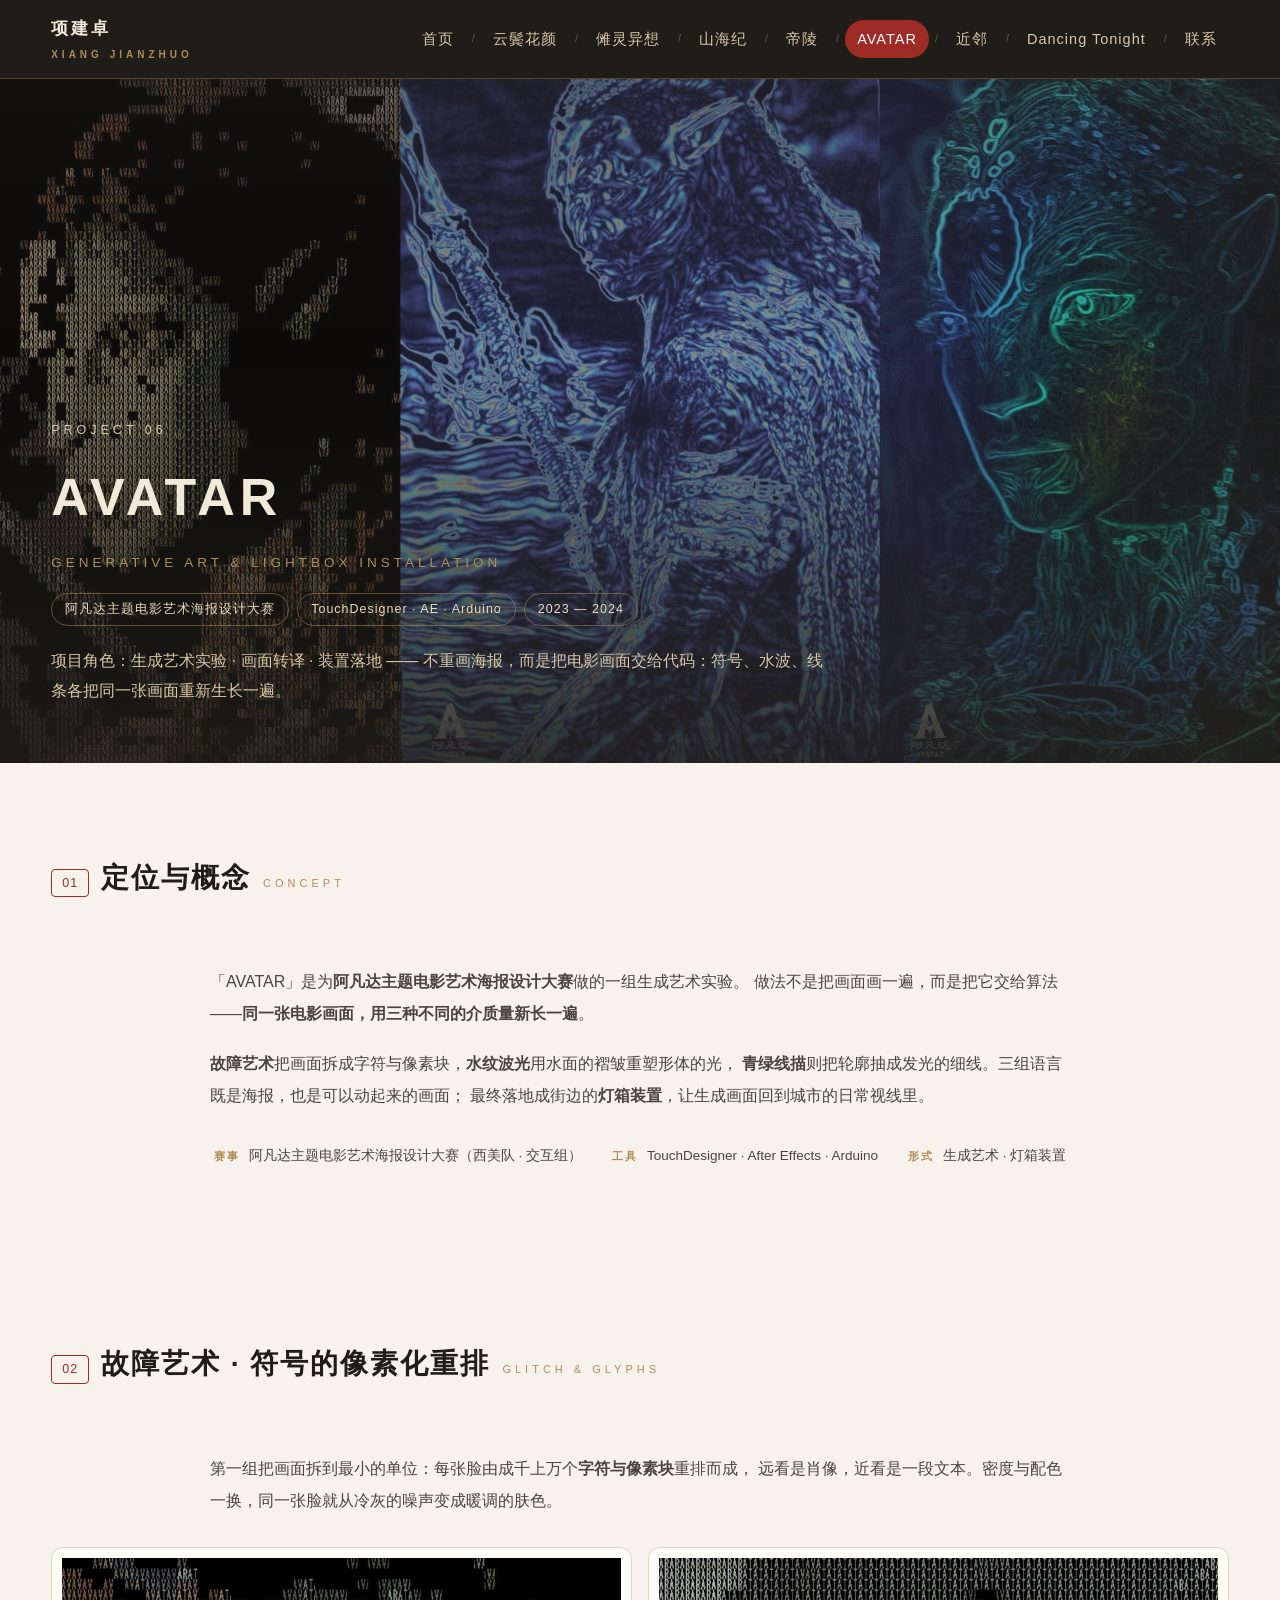
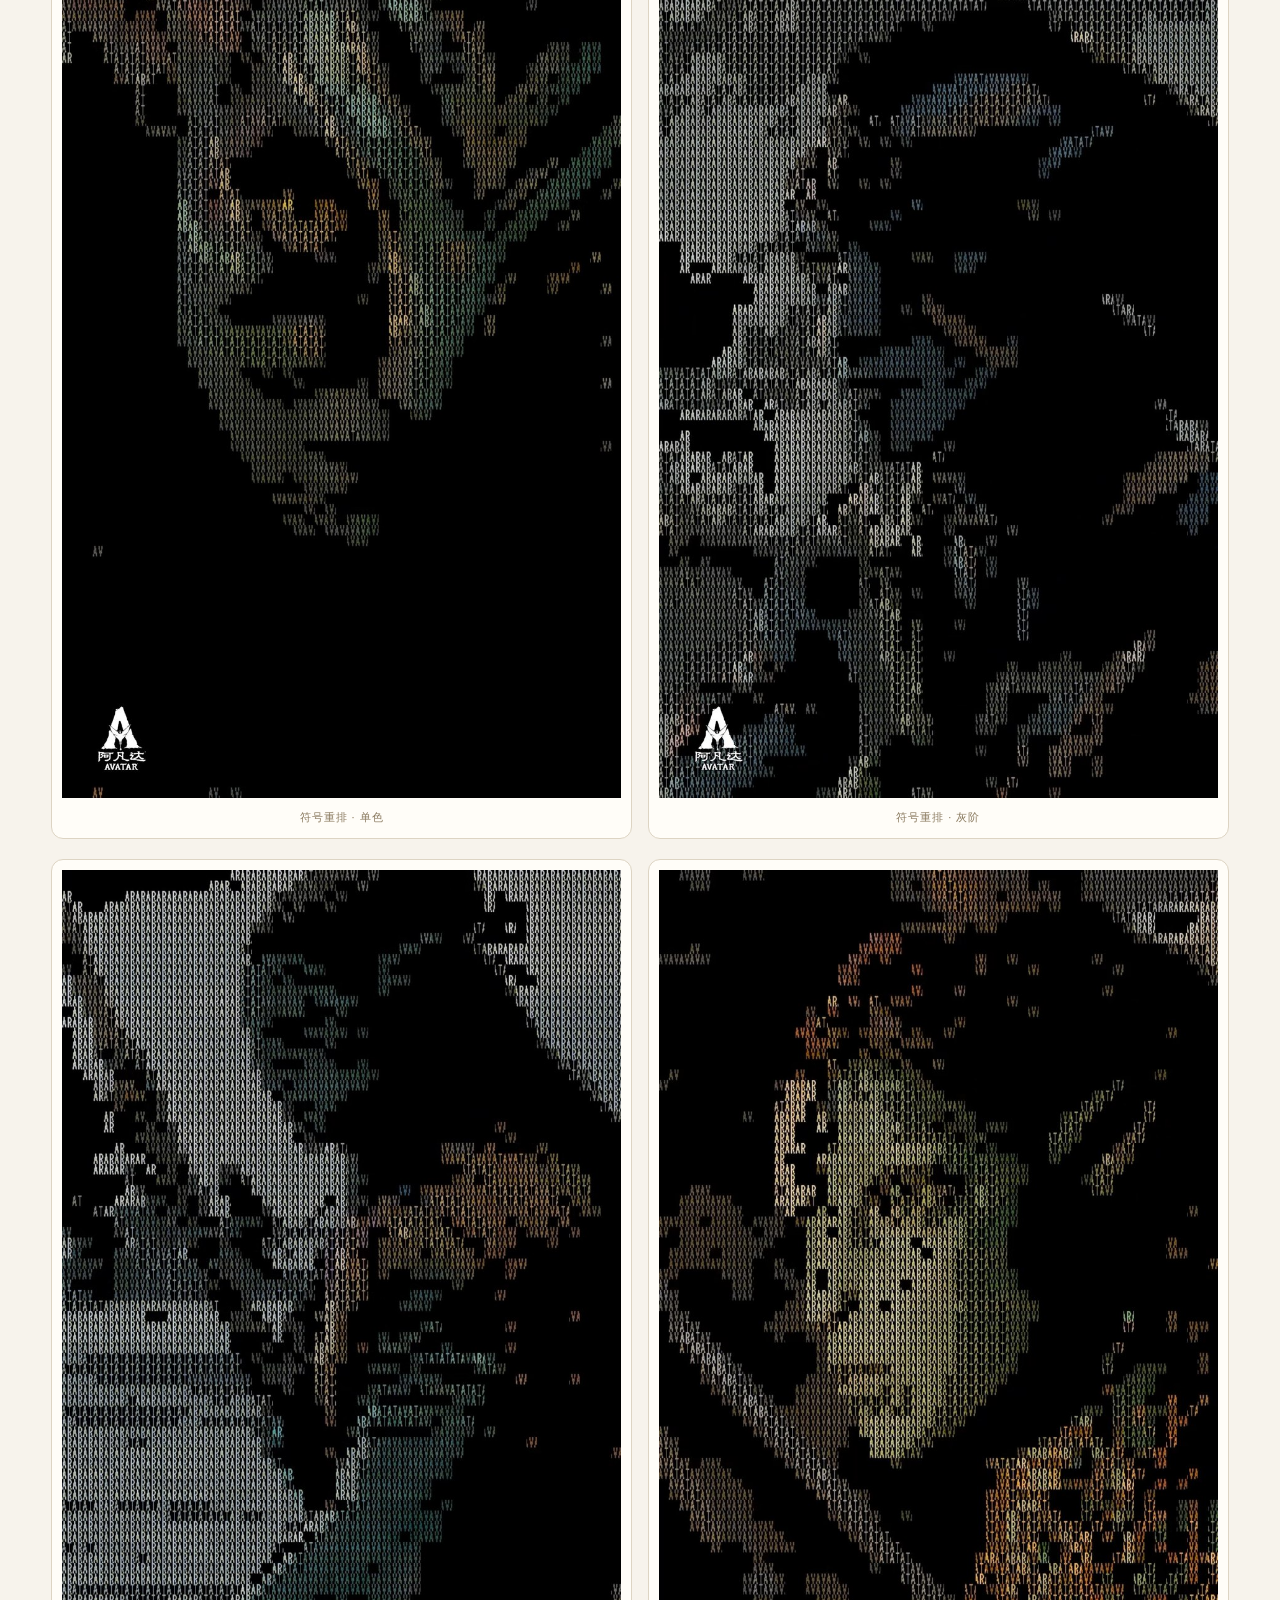
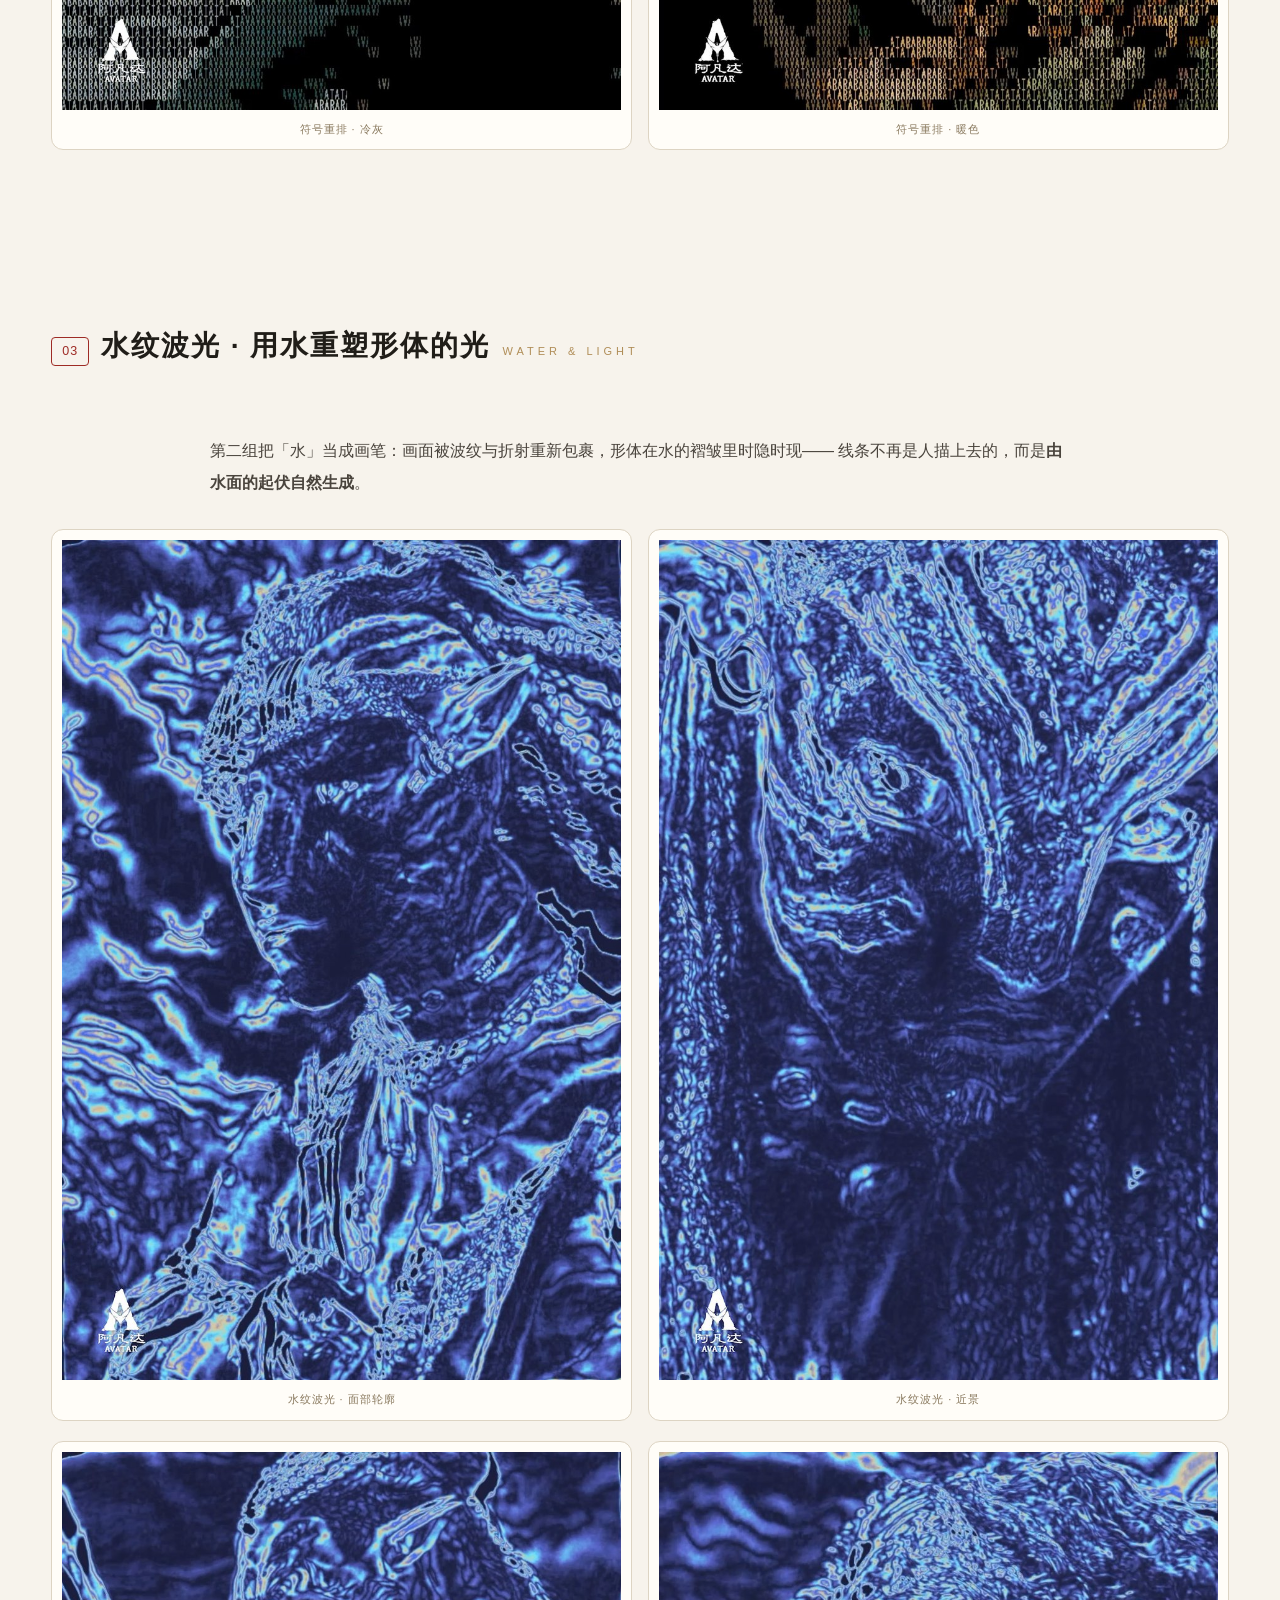
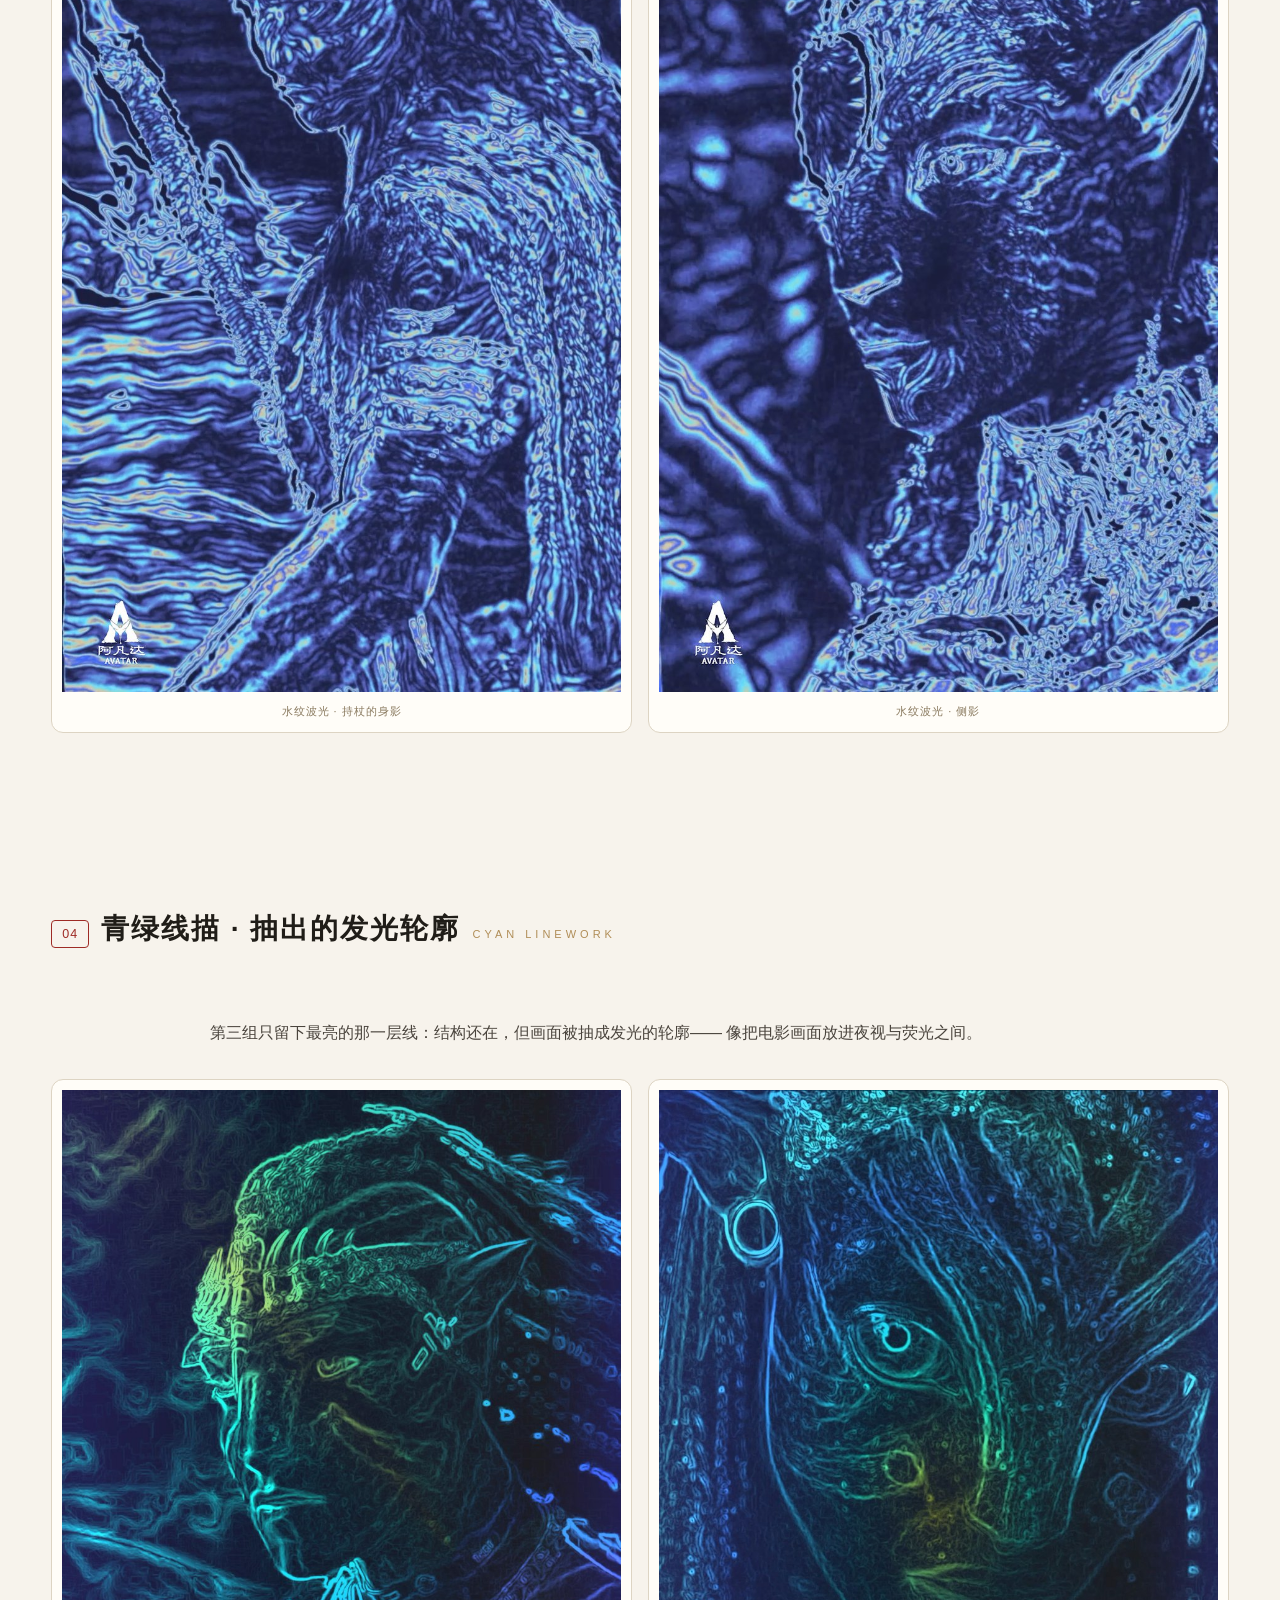
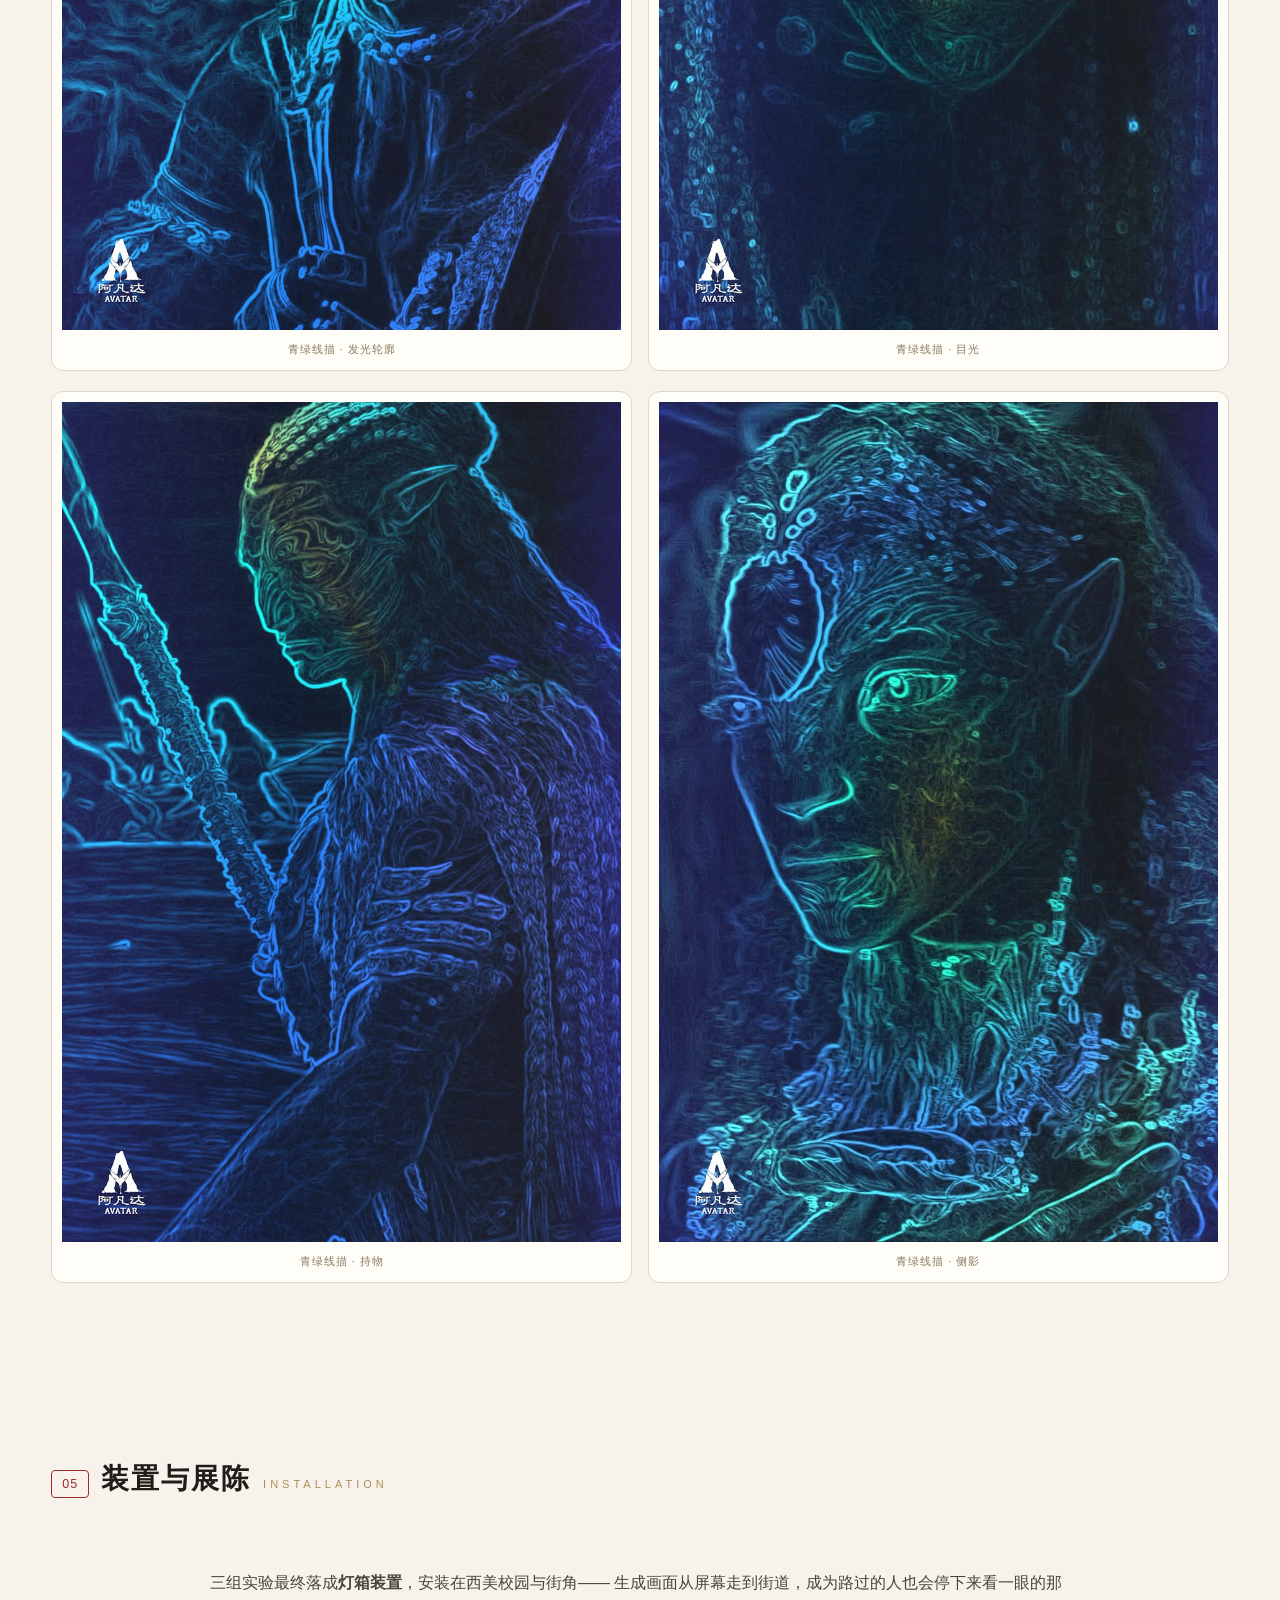
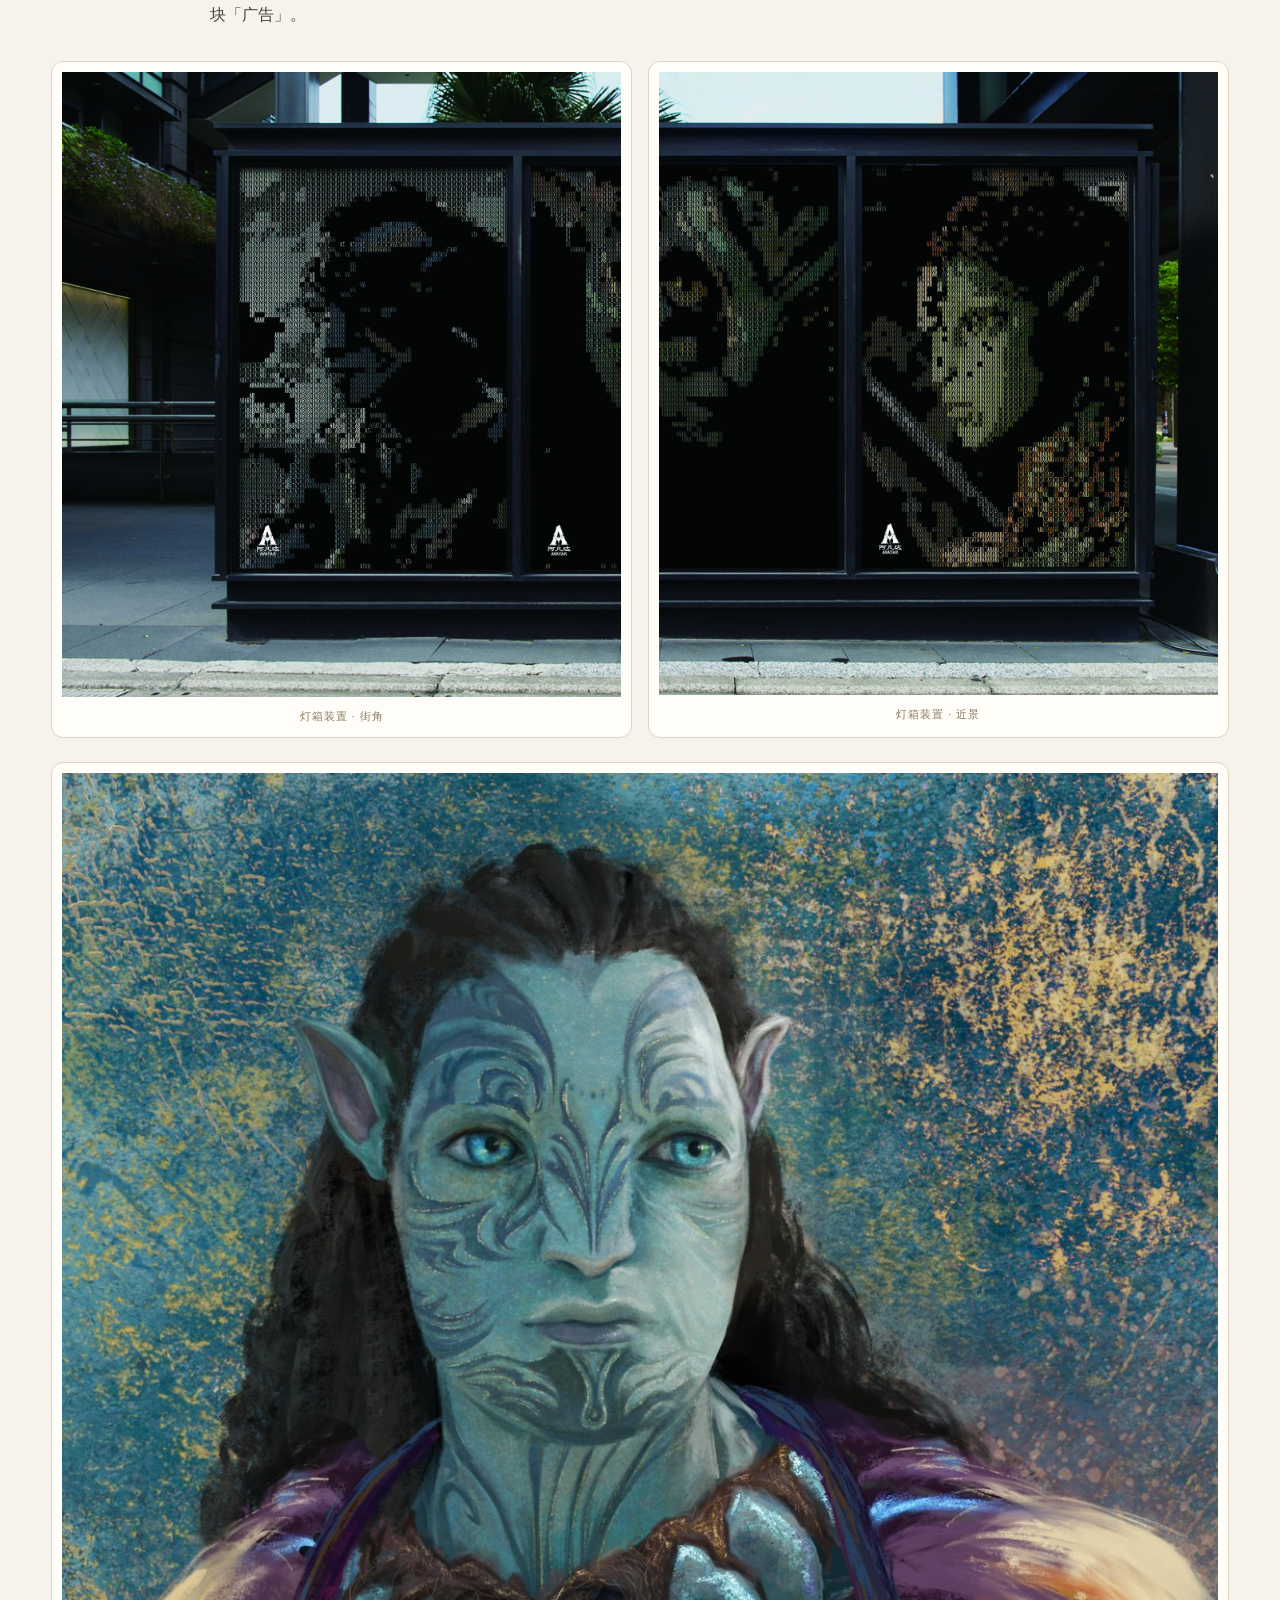
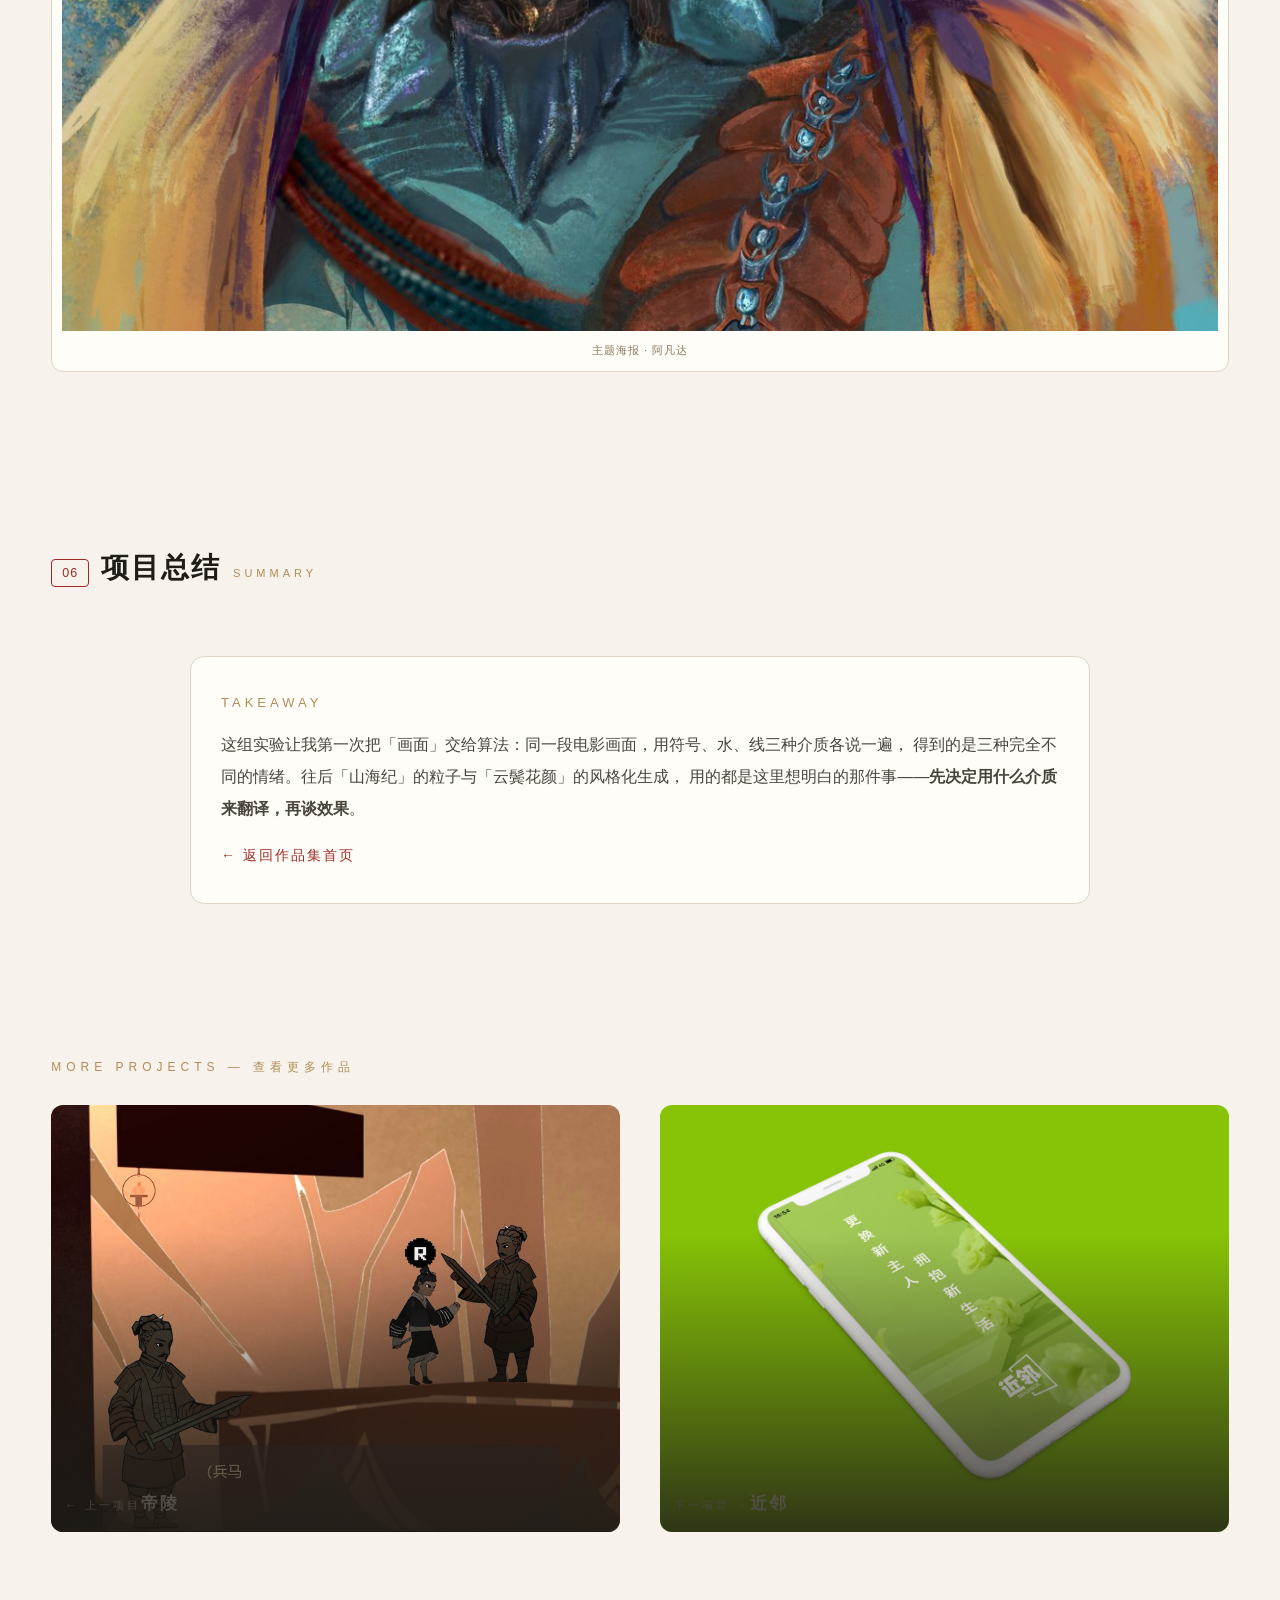
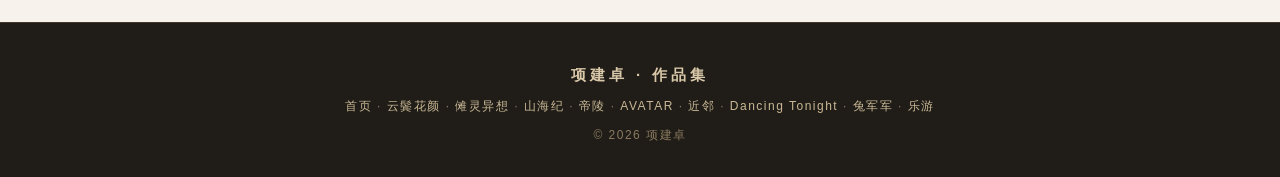
==== commit 3e8fdcaa: "帝陵换标题卡 + 动作帧表去掉黑块 + 骨骼绑定/运行两段循环短片；AVATAR 小卡换两张单帧海报 - 帝陵封面 cover.jpg 换成「帝陵」标题卡（微信图片_20221103083925.pn" ====
--- a/avatar.html
+++ b/avatar.html
@@ -6,7 +6,7 @@
 <title>AVATAR · 生成艺术与灯箱装置 — 项建卓作品集</title>
 <meta name="description" content="AVATAR — 阿凡达主题电影艺术海报设计大赛的生成艺术实验：把电影画面用符号像素、水纹波光与青绿线描三组语言重新生长，并落地为灯箱装置（TouchDesigner / AE / Arduino）。">
 <link rel="icon" href="data:image/svg+xml,%3Csvg xmlns='http://www.w3.org/2000/svg' viewBox='0 0 32 32'%3E%3Crect width='32' height='32' rx='6' fill='%239e2b25'/%3E%3Ctext x='16' y='23' font-size='19' text-anchor='middle' fill='%23f2ead9'%3E汉%3C/text%3E%3C/svg%3E">
-<link rel="stylesheet" href="assets/css/style.css?v=20260921">
+<link rel="stylesheet" href="assets/css/style.css?v=20260922">
 </head>
 <body data-page="avatar">
 
@@ -272,6 +272,6 @@
 </footer>
 
 <button class="back-top" aria-label="返回顶部">↑</button>
-<script src="assets/js/main.js?v=20260921"></script>
+<script src="assets/js/main.js?v=20260922"></script>
 </body>
 </html>
--- a/assets/css/style.css
+++ b/assets/css/style.css
@@ -380,6 +380,12 @@
 .video-mp4 { width: 100%; aspect-ratio: 16/9; border-radius: 14px; background: var(--ink); display: none; }
 .video-mp4 video { width: 100%; height: 100%; object-fit: cover; border-radius: 14px; }
 
+/* 双联静音循环短片（帝陵 · 骨骼绑定 / 运行实况）：两个 16:9 黑框并排，等高 */
+.vloop { display: grid; grid-template-columns: 1fr 1fr; gap: 16px; }
+.vloop .vdemo.vplayer { margin: 0; }
+.vloop .vnote { margin-top: 10px; }
+@media (max-width: 768px) { .vloop { grid-template-columns: 1fr; } }
+
 /* 整幅展示（16:9 画册页，作者素材统一导出 1672×941，不裁切、留白居中） */
 .gallery-wide { grid-template-columns: 1fr; gap: 20px; }
 .gallery-wide .g-item { aspect-ratio: auto; background: var(--card); border: 1px solid var(--line); padding: 10px; }
